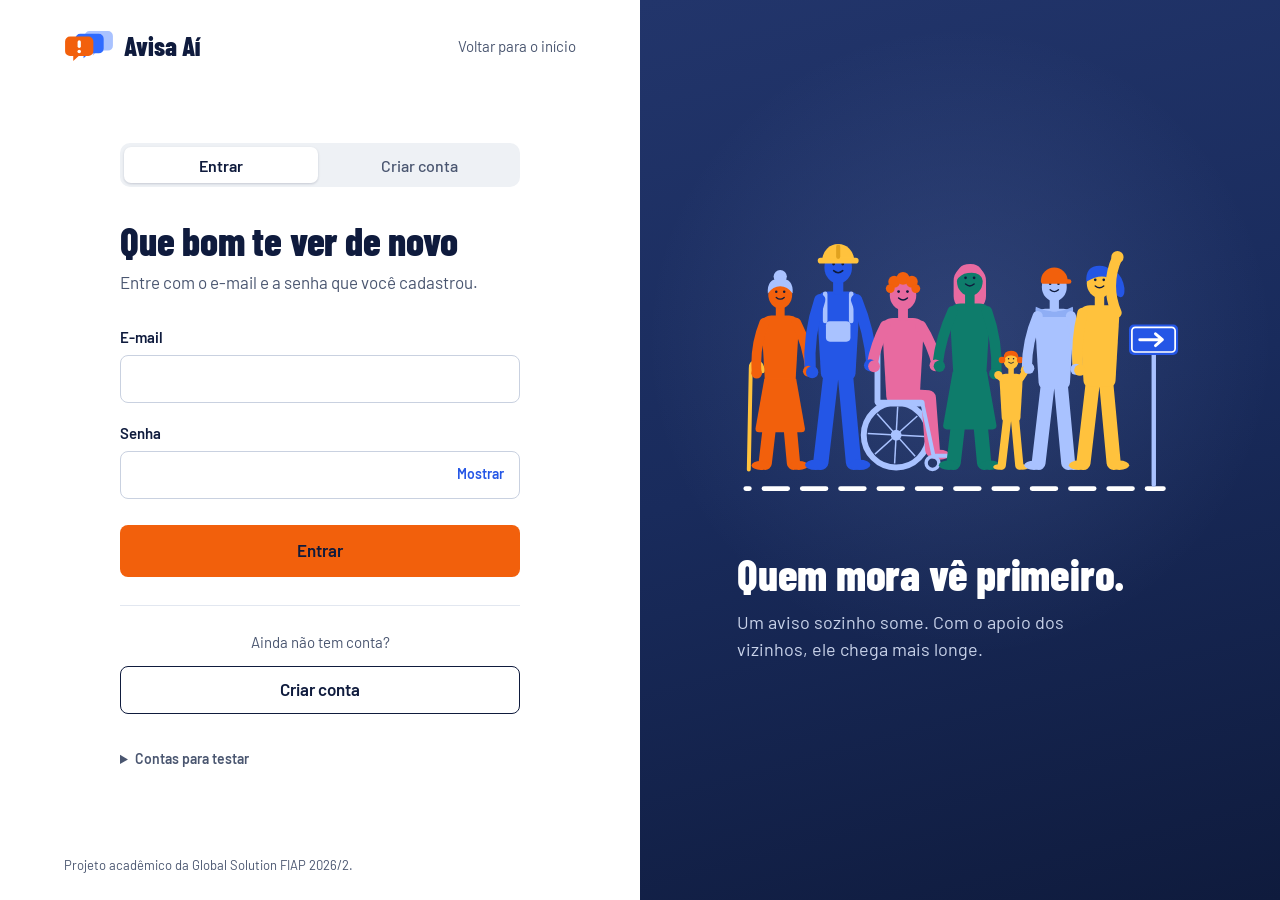
==== frontend/gestao.html @ 293397e6 "front-end com dados provisórios" ====
<!DOCTYPE html>
<html lang="pt-BR">
<head>
  <meta charset="UTF-8">
  <meta name="viewport" content="width=device-width, initial-scale=1">
  <meta name="description" content="Gestão de categorias e bairros do Avisa Aí, restrita a agentes.">
  <title>Gestão · Avisa Aí</title>
  <link rel="stylesheet" href="css/style.css">
  <link rel="icon" href="img/favicon.svg" type="image/svg+xml">
</head>
<body data-pagina="so-agente">
  <a href="#conteudo" class="pular-conteudo">Pular para o conteúdo</a>

  <header class="topo">
    <div class="topo-conteudo">
      <a href="painel.html" class="marca">
        <img src="img/logo-simbolo.svg" alt="" width="56" height="36">
        <span>Avisa Aí</span>
      </a>
      <nav class="menu" aria-label="Menu principal">
        <ul>
          <li><a href="painel.html">Painel</a></li>
          <li><a href="ocorrencias.html">Ocorrências</a></li>
          <li><a href="relatorios.html">Relatórios</a></li>
          <li data-so-agente hidden><a href="usuarios.html">Usuários</a></li>
          <li data-so-agente hidden><a href="gestao.html">Gestão</a></li>
        </ul>
      </nav>
      <div class="area-usuario">
        <a href="ocorrencias.html#registrar" class="botao botao-cone botao-registrar-topo">
          <span aria-hidden="true">+</span>
          <span class="registrar-texto">Registrar ocorrência</span>
        </a>

        <!--menu da conta-->
        <div class="menu-conta">
          <button type="button" class="menu-conta-botao" id="botao-conta"
                  aria-expanded="false" aria-controls="painel-conta">
            <span class="visualmente-oculto">Menu da conta: </span>
            <span class="avatar-usuario" id="avatar-usuario" aria-hidden="true"></span>
            <span class="menu-conta-texto">
              <span class="menu-conta-nome" id="nome-usuario"></span>
              <span class="menu-conta-tipo" id="tipo-usuario"></span>
            </span>
            <svg class="menu-conta-seta" width="12" height="12" viewBox="0 0 12 12" aria-hidden="true" focusable="false">
              <path d="M2.5 4.5 6 8l3.5-3.5" fill="none" stroke="currentColor" stroke-width="1.8" stroke-linecap="round" stroke-linejoin="round"/>
            </svg>
          </button>

          <div class="menu-conta-painel" id="painel-conta" hidden>
            <div class="menu-conta-cabecalho">
              <strong id="conta-nome-completo"></strong>
              <span id="conta-email"></span>
            </div>
            <ul class="menu-conta-links">
              <li><a href="perfil.html">Seu perfil</a></li>
              <li><a href="perfil.html#seus-avisos">Seus avisos</a></li>
            </ul>
            <button type="button" class="menu-conta-sair" id="botao-sair">Sair</button>
          </div>
        </div>
      </div>
    </div>
  </header>

  <main id="conteudo" class="pilha pagina-gestao">
    <section class="cabecalho-pagina" aria-labelledby="titulo-pagina">
      <h1 id="titulo-pagina">Gestão</h1>
      <p>Organize as categorias e os bairros que aparecem nos formulários de ocorrência e de cadastro.</p>
    </section>

    <div id="conteudo-gestao" class="colunas colunas-iguais">
      <section class="painel" aria-labelledby="titulo-categoria">
        <div class="gestao-titulo">
          <h2 id="titulo-categoria">Categorias</h2>
          <span class="texto-suave" id="total-categoria"></span>
        </div>
        <form id="form-categoria" novalidate>
          <div class="gestao-form-linha">
            <div class="campo">
              <label for="nome-categoria" class="visualmente-oculto">Nome da categoria</label>
              <input type="text" id="nome-categoria" maxlength="80" autocomplete="off"
                     placeholder="Nova categoria" aria-describedby="erro-nome-categoria">
            </div>
            <button type="submit" class="botao botao-cone">Adicionar</button>
            <button type="button" class="botao botao-leve" id="cancelar-categoria" hidden>Cancelar</button>
          </div>
          <p class="erro-campo" id="erro-nome-categoria"></p>
          <p class="mensagem" id="mensagem-categoria" role="status" aria-live="polite"></p>
        </form>
        <ul class="lista-simples" id="lista-categoria" aria-live="polite">
          <li class="lista-estado">Carregando...</li>
        </ul>
      </section>

      <section class="painel" aria-labelledby="titulo-bairro">
        <div class="gestao-titulo">
          <h2 id="titulo-bairro">Bairros</h2>
          <span class="texto-suave" id="total-bairro"></span>
        </div>
        <form id="form-bairro" novalidate>
          <div class="gestao-form-linha">
            <div class="campo">
              <label for="nome-bairro" class="visualmente-oculto">Nome do bairro</label>
              <input type="text" id="nome-bairro" maxlength="80" autocomplete="off"
                     placeholder="Novo bairro" aria-describedby="erro-nome-bairro">
            </div>
            <button type="submit" class="botao botao-cone">Adicionar</button>
            <button type="button" class="botao botao-leve" id="cancelar-bairro" hidden>Cancelar</button>
          </div>
          <p class="erro-campo" id="erro-nome-bairro"></p>
          <p class="mensagem" id="mensagem-bairro" role="status" aria-live="polite"></p>
        </form>
        <ul class="lista-simples" id="lista-bairro" aria-live="polite">
          <li class="lista-estado">Carregando...</li>
        </ul>
      </section>
    </div>
  </main>

  <footer class="rodape-inicio">
    <div class="rodape-inicio-conteudo">
      <div class="rodape-inicio-marca">
        <img src="img/logo-simbolo.svg" alt="" width="44" height="28">
        <div>
          <strong>Avisa Aí</strong>
          <span>Também vi isso.</span>
        </div>
      </div>
      <div class="rodape-inicio-info">
        <p>Projeto acadêmico da Global Solution FIAP 2026/2.</p>
        <p>Alinhado ao ODS 11 da ONU, que pede cidades mais seguras e mais bem cuidadas, com a participação de quem mora nelas.</p>
      </div>
    </div>
  </footer>

  <script src="js/api.js"></script>
  <script src="js/sessao.js"></script>
  <script src="js/gestao.js"></script>
</body>
</html>
---- frontend/css/style.css ----
/* Avisa Aí - estilos de todas as páginas.
   Mobile first: a base é para celular e os @media (min-width) ajustam o resto. */

/* Fontes (arquivos em /fonts, licença SIL OFL) */
@font-face {
  font-family: "Barlow";
  src: url("../fonts/barlow-latin-400-normal.woff2") format("woff2");
  font-weight: 400;
  font-display: swap;
}

@font-face {
  font-family: "Barlow";
  src: url("../fonts/barlow-latin-500-normal.woff2") format("woff2");
  font-weight: 500;
  font-display: swap;
}

@font-face {
  font-family: "Barlow";
  src: url("../fonts/barlow-latin-600-normal.woff2") format("woff2");
  font-weight: 600;
  font-display: swap;
}

@font-face {
  font-family: "Barlow Condensed";
  src: url("../fonts/barlow-condensed-latin-600-normal.woff2") format("woff2");
  font-weight: 600;
  font-display: swap;
}

@font-face {
  font-family: "Barlow Condensed";
  src: url("../fonts/barlow-condensed-latin-700-normal.woff2") format("woff2");
  font-weight: 700;
  font-display: swap;
}

@font-face {
  font-family: "Barlow Condensed";
  src: url("../fonts/barlow-condensed-latin-800-normal.woff2") format("woff2");
  font-weight: 800;
  font-display: swap;
}

/* Cores e medidas */
:root {
  --fonte-titulo: "Barlow Condensed", "Arial Narrow", sans-serif;
  --fonte-texto: "Barlow", system-ui, sans-serif;

  --cone: #F2600C;
  --placa: #2456E6;
  --concreto: #EEF1F5;

  --azul-noite: #0F1B3D;
  --azul-acao: #2456E6;
  --azul-acao-hover: #1A44C0;
  --azul-claro: #A9C2FF;
  --azul-fundo: #EAF0FF;
  --laranja: #F2600C;
  --laranja-texto: #C2410C;

  --fundo: #F5F7FB;
  --superficie: #FFFFFF;
  --borda: #E2E7F0;
  --borda-campo: #C9D1E0;
  --texto: #0F1B3D;
  --texto-suave: #4A5670;
  --texto-no-escuro: #C9D3EA;

  --erro: #B42318;
  --erro-fundo: #FDECEA;
  --sucesso: #1A7F37;
  --sucesso-fundo: #E7F6EC;
  --aviso-texto: #6B4500;
  --aviso-fundo: #FFF8E1;
  --aviso-borda: #F0C36D;

  --aberta-texto: #8A3B00;
  --aberta-fundo: #FFF1E0;
  --aberta-borda: #E8A25C;
  --andamento-texto: #1E40AF;
  --andamento-fundo: #E1EAFF;
  --andamento-borda: #7D9CF0;
  --resolvida-texto: #166534;
  --resolvida-fundo: #DCF5E3;
  --resolvida-borda: #6CC28A;

  --raio: 12px;
  --raio-pequeno: 8px;
  --sombra: 0 1px 2px rgba(15, 27, 61, 0.06);
  --largura-maxima: 1120px;
  --altura-barra: 64px;
}

/* Base */
*,
*::before,
*::after {
  box-sizing: border-box;
}

[hidden] {
  display: none !important;
}

html {
  -webkit-text-size-adjust: 100%;
}

body {
  margin: 0;
  min-height: 100vh;
  display: flex;
  flex-direction: column;
  font-family: var(--fonte-texto);
  font-size: 1.0625rem;
  line-height: 1.6;
  color: var(--texto);
  background: var(--fundo);
}

h1,
h2,
h3 {
  margin: 0 0 16px;
  color: var(--azul-noite);
  font-family: var(--fonte-titulo);
  font-weight: 700;
  letter-spacing: -0.005em;
  line-height: 1;
  text-wrap: balance;
}

h1 {
  font-size: 2rem;
}

h2 {
  font-size: 1.5rem;
}

h3 {
  font-size: 1.125rem;
}

p {
  margin: 0 0 16px;
}

a {
  color: var(--azul-acao);
}

a:hover {
  color: var(--azul-acao-hover);
}

img,
svg {
  max-width: 100%;
}

a:focus-visible,
button:focus-visible,
select:focus-visible,
input:focus-visible,
textarea:focus-visible {
  outline: 3px solid var(--azul-acao);
  outline-offset: 2px;
}

.pular-conteudo {
  position: absolute;
  left: 16px;
  top: -64px;
  z-index: 10;
  padding: 8px 16px;
  background: var(--superficie);
  color: var(--azul-noite);
  font-weight: 700;
  border-radius: var(--raio-pequeno);
}

.pular-conteudo:focus {
  top: 8px;
}

/* Cabeçalho das páginas internas */
.topo {
  background: var(--azul-noite);
  color: #FFFFFF;
}

.topo-conteudo {
  max-width: var(--largura-maxima);
  margin: 0 auto;
  padding: 8px 16px 0;
  display: flex;
  flex-wrap: wrap;
  align-items: center;
  gap: 8px 24px;
}

.marca {
  display: inline-flex;
  align-items: center;
  gap: 8px;
  min-height: 48px;
  color: #FFFFFF;
  font-size: 1.25rem;
  font-weight: 800;
  letter-spacing: -0.02em;
  text-decoration: none;
}

.marca:hover {
  color: #FFFFFF;
}

.marca img {
  height: 36px;
  width: auto;
  display: block;
}

.topo a:focus-visible,
.topo select:focus-visible {
  outline-color: var(--azul-claro);
}

/* no celular o menu rola para o lado */
.menu {
  order: 3;
  width: calc(100% + 32px);
  margin: 0 -16px;
  overflow-x: auto;
  scrollbar-width: none;
}

.menu::-webkit-scrollbar {
  display: none;
}

.menu ul {
  list-style: none;
  margin: 0;
  padding: 0 8px;
  display: flex;
  gap: 4px;
  white-space: nowrap;
}

.menu a {
  position: relative;
  display: flex;
  align-items: center;
  min-height: 48px;
  padding: 0 8px;
  color: rgba(255, 255, 255, 0.8);
  font-weight: 600;
  text-decoration: none;
}

/* traço laranja embaixo da página atual */
.menu a::after {
  content: "";
  position: absolute;
  left: 8px;
  right: 8px;
  bottom: calc(50% - 19px);
  height: 3px;
  background: transparent;
  border-radius: 2px;
}

.menu a:hover {
  color: #FFFFFF;
}

.menu a.ativo {
  color: #FFFFFF;
}

.menu a.ativo::after {
  background: var(--laranja);
}

/* área do usuário: no celular ocupa a linha toda, entre a logo e o menu */
.area-usuario {
  order: 2;
  width: 100%;
  display: flex;
  align-items: center;
  gap: 8px;
  min-width: 0;
}

.etiqueta-papel {
  flex-shrink: 0;
  padding: 0 8px;
  font-size: 0.8125rem;
  font-weight: 700;
  line-height: 1.75;
  color: var(--azul-noite);
  background: var(--azul-claro);
  border-radius: 999px;
}

.etiqueta-papel:empty {
  display: none;
}

.etiqueta-papel.agente {
  color: #7A2A05;
  background: #FFD9C2;
}

.botao.botao-sair {
  flex-shrink: 0;
  margin-left: auto;
  padding: 0 12px;
  color: #FFFFFF;
  background: transparent;
  border-color: rgba(255, 255, 255, 0.4);
}

.botao.botao-sair:hover {
  background: rgba(255, 255, 255, 0.1);
}

/* links do cabeçalho da página inicial */

.acoes-publicas {
  display: flex;
  align-items: center;
  gap: 4px;
  white-space: nowrap;
}

.acoes-publicas .botao {
  padding: 0 12px;
  font-size: 0.875rem;
}

.link-claro {
  display: inline-flex;
  align-items: center;
  min-height: 44px;
  padding: 0 8px;
  color: #FFFFFF;
  font-size: 0.875rem;
  font-weight: 600;
  text-decoration: none;
}

.link-claro:hover {
  color: #FFFFFF;
  text-decoration: underline;
}

/* Conteúdo */
main {
  flex: 1;
  width: 100%;
  max-width: var(--largura-maxima);
  margin: 0 auto;
  padding: 32px 16px 48px;
}

.cabecalho-pagina {
  margin-bottom: 32px;
  padding-bottom: 24px;
  border-bottom: 1px solid var(--borda);
}

.cabecalho-pagina h1 {
  margin-bottom: 8px;
}

.cabecalho-pagina p {
  color: var(--texto-suave);
  margin: 0;
  max-width: 64ch;
}

.pilha > .cabecalho-pagina {
  margin-bottom: 0;
}

.painel {
  background: var(--superficie);
  border: 1px solid var(--borda);
  border-radius: var(--raio);
  box-shadow: var(--sombra);
  padding: 24px 16px;
}

/* align-content: start evita espaço sobrando entre os blocos quando a tela é alta */
.pilha {
  display: grid;
  align-content: start;
  gap: 32px;
}

.colunas {
  display: grid;
  gap: 24px;
  align-items: start;
}

.titulo-com-acao {
  display: flex;
  flex-wrap: wrap;
  align-items: baseline;
  justify-content: space-between;
  gap: 8px 16px;
  margin-bottom: 16px;
}

.titulo-com-acao h2 {
  margin: 0;
}

.texto-suave {
  color: var(--texto-suave);
}

/* Formulários */
fieldset {
  border: 0;
  margin: 0;
  padding: 0;
  min-width: 0;
}

.campo {
  margin-bottom: 16px;
}

.campo label {
  display: block;
  margin-bottom: 8px;
  font-weight: 600;
}

.opcional {
  font-weight: 400;
  color: var(--texto-suave);
}

input,
select,
textarea {
  width: 100%;
  min-height: 44px;
  padding: 8px 12px;
  font: inherit;
  font-size: 1rem;
  color: var(--texto);
  background: var(--superficie);
  border: 1px solid var(--borda-campo);
  border-radius: var(--raio-pequeno);
}

textarea {
  resize: vertical;
  min-height: 96px;
}

input:focus,
select:focus,
textarea:focus {
  outline: none;
  border-color: var(--azul-acao);
  box-shadow: 0 0 0 3px var(--azul-fundo);
}

input:disabled,
select:disabled,
textarea:disabled {
  background: #EEF1F6;
  cursor: not-allowed;
}

.campo-invalido,
.campo-invalido:focus {
  border: 2px solid var(--erro);
  background: #FFFAFA;
}

.campo-invalido:focus {
  box-shadow: 0 0 0 3px var(--erro-fundo);
}

.erro-campo {
  margin: 8px 0 0;
  color: var(--erro);
  font-weight: 600;
}

.erro-campo:empty {
  display: none;
}

.grade-campos {
  display: grid;
  gap: 0 16px;
}

.botoes-formulario {
  display: flex;
  flex-wrap: wrap;
  gap: 8px;
}

.botoes-formulario .botao {
  flex: 1 1 160px;
}

.contador {
  float: right;
  font-weight: 400;
  color: var(--texto-suave);
}

/* Botões */
.botao {
  display: inline-flex;
  align-items: center;
  justify-content: center;
  gap: 8px;
  min-height: 44px;
  padding: 0 16px;
  font: inherit;
  font-weight: 600;
  line-height: 1.2;
  text-align: center;
  text-decoration: none;
  border: 1px solid transparent;
  border-radius: var(--raio-pequeno);
  cursor: pointer;
}

.botao:disabled {
  opacity: 0.5;
  cursor: not-allowed;
}

.botao-secundario {
  background: var(--superficie);
  color: var(--azul-noite);
  border-color: var(--borda-campo);
}

.botao-secundario:hover:not(:disabled) {
  background: var(--fundo);
  color: var(--azul-noite);
}

.botao-perigo-cheio {
  background: var(--erro);
  color: #FFFFFF;
}

.botao-largo {
  width: 100%;
}

/* botões leves, para ações de linha (editar, excluir, cancelar) */
.botao.botao-leve,
.botao.botao-leve-perigo {
  min-height: 36px;
  padding: 0 12px;
  font-weight: 600;
  background: transparent;
  border: 0;
}

.botao.botao-leve {
  color: var(--azul-noite);
}

.botao.botao-leve:hover:not(:disabled) {
  background: var(--concreto);
}

.botao.botao-leve-perigo {
  color: var(--erro);
}

.botao.botao-leve-perigo:hover:not(:disabled) {
  background: var(--erro-fundo);
}

/* Mensagens */
.mensagem {
  margin: 16px 0 0;
  padding: 8px 16px;
  border-radius: var(--raio-pequeno);
  border-left: 4px solid transparent;
}

.mensagem:empty {
  display: none;
}

.mensagem-sucesso {
  color: var(--sucesso);
  background: var(--sucesso-fundo);
  border-left-color: var(--sucesso);
  font-weight: 600;
}

.mensagem-erro {
  color: var(--erro);
  background: var(--erro-fundo);
  border-left-color: var(--erro);
  font-weight: 600;
}

.aviso-usuario,
.aviso {
  margin: 0 0 16px;
  padding: 8px 16px;
  color: var(--aviso-texto);
  background: var(--aviso-fundo);
  border: 1px solid var(--aviso-borda);
  border-radius: var(--raio-pequeno);
  font-weight: 600;
}

.lista-estado,
.lista-vazia {
  padding: 16px;
  color: var(--texto-suave);
  text-align: center;
}

.lista-estado.erro {
  color: var(--erro);
  font-weight: 600;
}

/* Etiquetas de status (sempre com o nome escrito, não só a cor) */
.etiqueta {
  display: inline-block;
  padding: 0 8px;
  font-size: 0.9375rem;
  font-weight: 700;
  line-height: 1.75;
  white-space: nowrap;
  border: 1px solid;
  border-radius: 999px;
}

.etiqueta-aberta {
  color: var(--aberta-texto);
  background: var(--aberta-fundo);
  border-color: var(--aberta-borda);
}

.etiqueta-andamento {
  color: var(--andamento-texto);
  background: var(--andamento-fundo);
  border-color: var(--andamento-borda);
}

.etiqueta-resolvida {
  color: var(--resolvida-texto);
  background: var(--resolvida-fundo);
  border-color: var(--resolvida-borda);
}

.etiqueta-tipo {
  display: inline-block;
  padding: 0 8px;
  font-weight: 600;
  border-radius: 999px;
  background: var(--fundo);
  border: 1px solid var(--borda);
  color: var(--texto);
}

.etiqueta-tipo.agente {
  background: var(--azul-fundo);
  border-color: var(--azul-claro);
  color: var(--azul-noite);
}

/* Cartões de ocorrência */

.lista-cartoes {
  list-style: none;
  margin: 0;
  padding: 0;
  display: grid;
  gap: 16px;
}

.cartao-ocorrencia {
  position: relative;
  background: var(--superficie);
  border: 1px solid var(--borda);
  border-radius: var(--raio);
  box-shadow: var(--sombra);
  padding: 16px 16px 16px 24px;
  overflow: hidden;
}

.cartao-ocorrencia.em-edicao {
  border-color: var(--azul-acao);
  box-shadow: 0 0 0 3px var(--azul-fundo);
}

.cartao-topo {
  display: flex;
  flex-wrap: wrap;
  align-items: flex-start;
  justify-content: space-between;
  gap: 8px;
}

.cartao-topo h3 {
  margin: 0;
  flex: 1 1 200px;
  overflow-wrap: anywhere;
}

.cartao-meta {
  margin: 8px 0 0;
  color: var(--texto-suave);
  overflow-wrap: anywhere;
}

.cartao-descricao {
  margin: 8px 0 0;
  overflow-wrap: anywhere;
}

.controle-status {
  display: flex;
  align-items: center;
  gap: 8px;
}

.controle-status label {
  font-weight: 600;
}

.controle-status select {
  width: auto;
}

.confirmacao {
  display: flex;
  flex-wrap: wrap;
  align-items: center;
  gap: 8px;
  width: 100%;
  padding: 8px 16px;
  background: var(--erro-fundo);
  border-radius: var(--raio-pequeno);
}

.confirmacao span {
  font-weight: 700;
  color: var(--erro);
  margin-right: auto;
}

/* Tabelas */
table {
  width: 100%;
  border-collapse: collapse;
}

th,
td {
  padding: 8px 16px;
  text-align: left;
  vertical-align: middle;
  border-bottom: 1px solid var(--borda);
}

th {
  background: var(--fundo);
  color: var(--texto-suave);
  font-weight: 700;
}

/* no celular cada linha vira um cartão; o data-label mostra o nome da coluna */
.tabela-cartoes thead {
  position: absolute;
  width: 1px;
  height: 1px;
  overflow: hidden;
  clip: rect(0 0 0 0);
  white-space: nowrap;
}

.tabela-cartoes,
.tabela-cartoes tbody {
  display: block;
}

.tabela-cartoes tr {
  display: block;
  margin-bottom: 16px;
  padding: 8px 16px;
  background: var(--superficie);
  border: 1px solid var(--borda);
  border-radius: var(--raio);
}

.tabela-cartoes tr.em-edicao {
  border-color: var(--azul-acao);
  box-shadow: 0 0 0 3px var(--azul-fundo);
}

.tabela-cartoes td {
  display: flex;
  flex-wrap: wrap;
  align-items: center;
  gap: 4px 16px;
  padding: 8px 0;
  border: 0;
  overflow-wrap: anywhere;
}

.tabela-cartoes td[data-label]::before {
  content: attr(data-label);
  min-width: 72px;
  font-weight: 700;
  color: var(--texto-suave);
}

.acoes-linha {
  display: flex;
  flex-wrap: wrap;
  gap: 8px;
}

/* barras dos relatórios */
.barra-total {
  display: flex;
  align-items: center;
  gap: 8px;
}

.barra-trilho {
  flex: 1;
  min-width: 56px;
  height: 8px;
  background: var(--azul-fundo);
  border-radius: 999px;
  overflow: hidden;
}

.barra {
  display: block;
  height: 100%;
  background: var(--azul-acao);
  border-radius: 999px;
}

.barra-total strong {
  min-width: 2ch;
  text-align: right;
}

/* Listas simples (gestão) */
.lista-simples {
  list-style: none;
  margin: 16px 0 0;
  padding: 0;
}

.lista-simples li {
  display: flex;
  flex-wrap: wrap;
  align-items: center;
  justify-content: space-between;
  gap: 8px;
  padding: 8px 0;
  border-bottom: 1px solid var(--borda);
}

.lista-simples li:last-child {
  border-bottom: 0;
}

.lista-simples li.em-edicao {
  background: var(--azul-fundo);
  padding-left: 8px;
  padding-right: 8px;
  border-radius: var(--raio-pequeno);
}

.lista-simples .nome-item {
  font-weight: 600;
  overflow-wrap: anywhere;
}

/* ========== Tablet e desktop ========== */
@media (min-width: 768px) {
  h1 {
    font-size: 2.5rem;
  }

  main {
    padding: 48px 24px 64px;
  }

  .topo-conteudo {
    padding-left: 24px;
    padding-right: 24px;
  }

  .menu {
    width: calc(100% + 48px);
    margin: 0 -24px;
  }

  .menu ul {
    padding: 0 16px;
  }

  .area-usuario {
    width: auto;
    margin-left: auto;
  }

  .botao.botao-sair {
    margin-left: 8px;
  }

  .acoes-publicas {
    gap: 16px;
  }

  .acoes-publicas .botao,
  .link-claro {
    font-size: 1rem;
  }

  .acoes-publicas .botao {
    padding: 0 16px;
  }

  .painel {
    padding: 24px;
  }

  .pilha {
    gap: 48px;
  }

  .colunas {
    grid-template-columns: minmax(304px, 384px) 1fr;
    gap: 32px;
  }

  .colunas > .painel-formulario {
    position: sticky;
    top: 16px;
  }

  .colunas-iguais,
  .grade-campos {
    grid-template-columns: 1fr 1fr;
  }

  .botoes-formulario .botao {
    flex: 0 1 auto;
    min-width: 160px;
  }

  .painel-formulario .botoes-formulario .botao {
    flex: 1 1 136px;
  }

  /* a tabela volta ao normal */
  .tabela-cartoes {
    display: table;
  }

  .tabela-cartoes thead {
    position: static;
    width: auto;
    height: auto;
    overflow: visible;
    clip: auto;
    display: table-header-group;
  }

  .tabela-cartoes tbody {
    display: table-row-group;
  }

  .tabela-cartoes tr {
    display: table-row;
    margin: 0;
    padding: 0;
    border: 0;
    border-radius: 0;
    background: transparent;
  }

  .tabela-cartoes tr.em-edicao {
    box-shadow: none;
    background: var(--azul-fundo);
  }

  .tabela-cartoes td {
    display: table-cell;
    padding: 8px 16px;
    border-bottom: 1px solid var(--borda);
  }

  .tabela-cartoes td[data-label]::before {
    content: none;
  }

}

/* desktop: cabeçalho numa linha só */
@media (min-width: 1024px) {
  .topo-conteudo {
    padding-top: 0;
    flex-wrap: nowrap;
  }

  .topo-conteudo {
    gap: 16px;
  }

  /* min-width: 0 deixa o menu rolar sem empurrar a área do usuário */
  .menu {
    order: 2;
    width: auto;
    margin: 0;
    flex: 1;
    min-width: 0;
    align-self: stretch;
  }

  .menu ul {
    gap: 12px;
    padding: 0 0 0 24px;
    height: 100%;
  }

  .menu a {
    min-height: 64px;
    padding: 0 8px;
  }

  .area-usuario {
    order: 3;
    flex-shrink: 0;
  }

}

/* Botões laranja e de contorno */
.botao.botao-cone {
  background: var(--cone);
  color: var(--azul-noite);
}

.botao.botao-cone:hover {
  background: #FF7A2E;
  color: var(--azul-noite);
}

.botao.botao-contorno {
  background: transparent;
  color: #FFFFFF;
  border: 2px solid rgba(255, 255, 255, 0.55);
}

.botao.botao-contorno:hover {
  color: #FFFFFF;
  border-color: #FFFFFF;
  background: rgba(255, 255, 255, 0.06);
}

/* ========== Página inicial ========== */

/* cabeçalho */
.topo-inicio .topo-conteudo {
  max-width: 1160px;
  min-height: 72px;
  padding: 0 20px;
  flex-wrap: nowrap;
  justify-content: space-between;
  gap: 16px;
}

.topo-inicio .marca {
  gap: 10px;
  font-family: var(--fonte-titulo);
  font-size: 1.625rem;
  font-weight: 800;
  letter-spacing: 0.01em;
  white-space: nowrap;
}

.topo-inicio .acoes-publicas {
  display: flex;
  align-items: center;
  gap: 20px;
  white-space: nowrap;
}

.topo-inicio .link-claro {
  padding: 0;
  font-size: 1rem;
}

.topo-inicio .botao,
.pagina-inicial .botao {
  padding: 0 18px;
  font-size: 1rem;
  border-width: 2px;
  border-radius: 6px;
}

.topo-inicio a:focus-visible,
.pagina-inicial a:focus-visible,
.rodape-inicio a:focus-visible {
  outline: 3px solid var(--cone);
  outline-offset: 3px;
}

/* base */
main.pagina-inicial {
  max-width: none;
  padding: 0;
}

.pagina-inicial h1,
.pagina-inicial h2,
.pagina-inicial h3 {
  margin: 0;
}

.pagina-inicial p {
  margin: 0;
}

.pagina-inicial .conteudo {
  max-width: 1160px;
  margin: 0 auto;
  padding-left: 20px;
  padding-right: 20px;
}

.pagina-inicial section h2 {
  font-size: clamp(2.25rem, 4.5vw, 3.25rem);
}

.pagina-inicial .botao.botao-grande {
  min-height: 52px;
  padding: 0 24px;
  font-size: 1.0625rem;
}

/* hero */
.pagina-inicial .hero {
  position: relative;
  overflow: hidden;
  background: var(--azul-noite);
  color: #FFFFFF;
}

.pagina-inicial .hero-conteudo {
  max-width: 1160px;
  margin: 0 auto;
  padding: 56px 20px 72px;
  display: grid;
  gap: 48px;
}

.pagina-inicial .hero h1 {
  max-width: 10ch;
  color: #FFFFFF;
  font-size: clamp(3.25rem, 7vw, 5.75rem);
  font-weight: 800;
  line-height: 0.92;
}

.pagina-inicial .hero-texto p {
  margin-top: 24px;
  max-width: 46ch;
  font-size: 1.1875rem;
  color: var(--texto-no-escuro);
}

.pagina-inicial .hero-botoes {
  display: flex;
  flex-wrap: wrap;
  gap: 12px;
  margin-top: 32px;
}

/* faixa de rua no pé do hero */
.pagina-inicial .faixa-rua {
  height: 6px;
  margin: 0 0 28px;
  background: repeating-linear-gradient(90deg, rgba(255, 255, 255, 0.85) 0 56px, transparent 56px 96px);
}

/* placa da rua e cartão de exemplo */
.pagina-inicial .cena {
  position: relative;
  width: 100%;
  max-width: 520px;
  align-self: center;
  justify-self: end;
}

.pagina-inicial .placa {
  display: inline-flex;
  flex-direction: column;
  margin-left: 24px;
  padding: 10px 22px 12px;
  color: #FFFFFF;
  background: var(--placa);
  border-radius: 6px;
  box-shadow: inset 0 0 0 3px var(--placa), inset 0 0 0 5px rgba(255, 255, 255, 0.9);
  transform: rotate(-2deg);
}

.pagina-inicial .placa-rua {
  font-family: var(--fonte-titulo);
  font-size: 2.125rem;
  font-weight: 700;
  line-height: 1.1;
  letter-spacing: 0.02em;
  text-transform: uppercase;
}

.pagina-inicial .placa-bairro {
  font-size: 0.8125rem;
  font-weight: 500;
  opacity: 0.9;
}

.pagina-inicial .cartao-demo {
  position: relative;
  margin-top: -12px;
  padding: 28px 28px 30px;
  color: var(--texto);
  background: #FFFFFF;
  border-left: 6px solid var(--cone);
  border-radius: 10px;
  box-shadow: 0 24px 48px -24px rgba(0, 0, 0, 0.6);
}

.pagina-inicial .cartao-demo-topo {
  display: flex;
  align-items: flex-start;
  justify-content: space-between;
  gap: 12px;
}

.pagina-inicial .cartao-demo h2 {
  font-size: 1.875rem;
  line-height: 1.05;
}

.pagina-inicial .cartao-demo .cartao-demo-meta {
  margin-top: 8px;
  font-size: 1rem;
  color: var(--texto-suave);
}

.pagina-inicial .cartao-demo .etiqueta {
  padding: 2px 10px;
  font-size: 0.8125rem;
  font-weight: 600;
  line-height: 1.5;
  border: 0;
}

.pagina-inicial .apoios {
  display: flex;
  align-items: center;
  gap: 12px;
  margin-top: 18px;
  padding-top: 16px;
  border-top: 1px dashed #D5DBE5;
}

.pagina-inicial .vizinhos {
  display: flex;
  margin: 0;
  padding: 0;
  list-style: none;
}

.pagina-inicial .vizinhos li {
  width: 40px;
  height: 40px;
  margin-left: -8px;
  display: grid;
  place-items: center;
  font-size: 0.875rem;
  font-weight: 600;
  color: #FFFFFF;
  border: 2px solid #FFFFFF;
  border-radius: 50%;
  animation: vizinho-chega 0.4s ease-out both;
}

.pagina-inicial .vizinhos li:first-child {
  margin-left: 0;
}

/* vizinhos entrando um de cada vez */
.pagina-inicial .vizinhos li:nth-child(1) { animation-delay: 0.6s; }
.pagina-inicial .vizinhos li:nth-child(2) { animation-delay: 1.05s; }
.pagina-inicial .vizinhos li:nth-child(3) { animation-delay: 1.5s; }
.pagina-inicial .vizinhos li:nth-child(4) { animation-delay: 1.95s; }
.pagina-inicial .vizinhos li:nth-child(5) { animation-delay: 2.4s; }

.pagina-inicial .v1 { background: var(--placa); }
.pagina-inicial .v2 { background: #6A4FD8; }
.pagina-inicial .v3 { background: #0E7C6B; }
.pagina-inicial .v4 { background: #B4235A; }
.pagina-inicial .v5 { background: #182650; }

.pagina-inicial .apoios-texto {
  font-weight: 600;
  animation: aparece 0.4s ease-out both;
  animation-delay: 2.9s;
}

.pagina-inicial .botao-demo {
  position: absolute;
  right: 22px;
  bottom: -22px;
  padding: 11px 18px;
  font-size: 1rem;
  font-weight: 600;
  color: var(--azul-noite);
  background: var(--cone);
  border-radius: 6px;
  box-shadow: 0 8px 18px -8px rgba(0, 0, 0, 0.5);
}

@keyframes vizinho-chega {
  from {
    opacity: 0;
    transform: translateY(10px) scale(0.7);
  }
  to {
    opacity: 1;
    transform: none;
  }
}

@keyframes aparece {
  from {
    opacity: 0;
  }
  to {
    opacity: 1;
  }
}

@media (prefers-reduced-motion: reduce) {
  .pagina-inicial .vizinhos li,
  .pagina-inicial .apoios-texto {
    animation: none;
  }
}

/* todo mundo vê */
.pagina-inicial .problema {
  padding: 88px 0;
  background: var(--concreto);
}

.pagina-inicial .duas-colunas {
  display: grid;
  gap: 40px;
}

.pagina-inicial .problema-texto p {
  margin-top: 20px;
  max-width: 58ch;
  font-size: 1.125rem;
  color: var(--texto-suave);
}

.pagina-inicial .dado {
  margin: 0;
  align-self: end;
  padding-left: 24px;
  border-left: 4px solid var(--cone);
}

/* classes próprias para o número não herdar o estilo dos parágrafos */
.pagina-inicial .dado .dado-numero {
  font-family: var(--fonte-titulo);
  font-size: clamp(3.25rem, 5.5vw, 4.75rem);
  font-weight: 800;
  line-height: 0.95;
  color: var(--azul-noite);
  white-space: nowrap;
}

.pagina-inicial .dado figcaption {
  margin-top: 10px;
  max-width: 30ch;
  font-size: 1.125rem;
}

.pagina-inicial .dado cite {
  display: block;
  margin-top: 8px;
  font-size: 0.875rem;
  font-style: normal;
  color: var(--texto-suave);
}

/* como funciona */
.pagina-inicial .como {
  padding: 88px 0;
  background: #FFFFFF;
}

.pagina-inicial .trajeto {
  position: relative;
  display: grid;
  gap: 36px;
  margin: 48px 0 0;
  padding: 0;
  list-style: none;
}

/* linha tracejada entre os passos (vertical no celular) */
.pagina-inicial .trajeto::before {
  content: "";
  position: absolute;
  left: 22px;
  top: 8px;
  bottom: 8px;
  width: 4px;
  background: repeating-linear-gradient(180deg, var(--cone) 0 14px, transparent 14px 26px);
}

.pagina-inicial .trajeto li {
  position: relative;
  padding-left: 72px;
}

.pagina-inicial .parada {
  position: absolute;
  left: 0;
  top: -4px;
  z-index: 1;
  width: 48px;
  height: 48px;
  display: grid;
  place-items: center;
  font-family: var(--fonte-titulo);
  font-size: 1.5rem;
  font-weight: 800;
  color: #FFFFFF;
  background: var(--azul-noite);
  border-radius: 50%;
  box-shadow: 0 0 0 6px #FFFFFF;
}

.pagina-inicial .trajeto h3 {
  font-size: 1.75rem;
}

.pagina-inicial .trajeto p {
  margin-top: 8px;
  max-width: 36ch;
  color: var(--texto-suave);
}

/* os dois lados da rua */
.pagina-inicial .lados {
  padding: 88px 0;
  background: var(--concreto);
}

.pagina-inicial .calcadas {
  display: grid;
  gap: 32px;
  margin-top: 40px;
}

.pagina-inicial .calcadas h3 {
  font-size: 1.625rem;
}

.pagina-inicial .calcadas p {
  margin-top: 10px;
  max-width: 44ch;
  color: var(--texto-suave);
}

/* divisória tracejada (horizontal no celular) */
.pagina-inicial .canteiro {
  height: 4px;
  opacity: 0.35;
  background: repeating-linear-gradient(90deg, var(--azul-noite) 0 22px, transparent 22px 36px);
}

/* essas duas seções ficam centralizadas */
.pagina-inicial .como h2,
.pagina-inicial .lados h2,
.pagina-inicial .calcadas {
  text-align: center;
}

.pagina-inicial .calcadas p {
  margin-left: auto;
  margin-right: auto;
}

/* chamada final */
.pagina-inicial .chamada {
  padding: 96px 0;
  color: #FFFFFF;
  background: var(--azul-noite);
  border-top: 6px solid var(--cone);
}

.pagina-inicial .chamada .conteudo {
  display: grid;
  gap: 32px;
  justify-items: center;
  text-align: center;
}

.pagina-inicial .chamada h2 {
  max-width: 18ch;
  margin-left: auto;
  margin-right: auto;
  color: #FFFFFF;
  font-size: clamp(2.5rem, 5vw, 3.75rem);
}

/* Rodapé (usado em todas as páginas, menos o login) */
.rodape-inicio {
  background: #0A1330;
  color: var(--texto-no-escuro);
}

.rodape-inicio-conteudo {
  max-width: 1160px;
  margin: 0 auto;
  padding: 40px 20px 48px;
  display: grid;
  gap: 24px;
  font-size: 0.9375rem;
}

.rodape-inicio-marca {
  display: flex;
  align-items: center;
  gap: 12px;
}

.rodape-inicio-marca img {
  display: block;
  height: 28px;
  width: auto;
}

.rodape-inicio-marca strong {
  display: block;
  font-family: var(--fonte-titulo);
  font-size: 1.375rem;
  line-height: 1;
  color: #FFFFFF;
}

.rodape-inicio-info {
  max-width: 56ch;
}

.rodape-inicio p {
  margin: 0;
}

.rodape-inicio-info p + p {
  margin-top: 6px;
}

/* a partir de 880 px */
@media (min-width: 880px) {
  .topo-inicio .topo-conteudo,
  .pagina-inicial .conteudo,
  .pagina-inicial .hero-conteudo,
  .rodape-inicio-conteudo {
    padding-left: 32px;
    padding-right: 32px;
  }

  .pagina-inicial .hero-conteudo {
    grid-template-columns: 1.15fr 1fr;
    align-items: center;
    padding-top: 88px;
    padding-bottom: 104px;
  }

  .pagina-inicial .duas-colunas {
    grid-template-columns: 1.4fr 1fr;
    gap: 72px;
    align-items: end;
  }

  .pagina-inicial .trajeto {
    grid-template-columns: repeat(3, 1fr);
    gap: 40px;
  }

  .pagina-inicial .trajeto li {
    padding-left: 0;
    padding-top: 76px;
    text-align: center;
  }

  .pagina-inicial .trajeto p {
    margin-left: auto;
    margin-right: auto;
  }

  .pagina-inicial .parada {
    top: 0;
    left: 50%;
    transform: translateX(-50%);
  }

  /* no desktop a linha fica na horizontal, de um círculo ao outro */
  .pagina-inicial .trajeto::before {
    left: calc((100% - 80px) / 6);
    right: calc((100% - 80px) / 6);
    top: 22px;
    bottom: auto;
    width: auto;
    height: 4px;
    background: repeating-linear-gradient(90deg, var(--cone) 0 14px, transparent 14px 26px);
  }

  .pagina-inicial .calcadas {
    grid-template-columns: 1fr 4px 1fr;
    gap: 56px;
  }

  .pagina-inicial .canteiro {
    width: 4px;
    height: auto;
    align-self: stretch;
    background: repeating-linear-gradient(180deg, var(--azul-noite) 0 22px, transparent 22px 36px);
  }

  .rodape-inicio-conteudo {
    grid-template-columns: 1fr 1.4fr;
    align-items: start;
  }

  .rodape-inicio-info {
    justify-self: end;
    text-align: right;
  }
}

/* celular estreito */
@media (max-width: 420px) {
  .topo-inicio .acoes-publicas {
    gap: 12px;
  }

  .topo-inicio .botao {
    padding: 0 12px;
  }

  .topo-inicio .marca span {
    font-size: 1.375rem;
  }

  .pagina-inicial .botao-grande {
    flex: 1 1 100%;
  }
}

/* ========== Login ========== */
main.pagina-login {
  display: grid;
  grid-template-columns: minmax(0, 1fr) minmax(0, 1fr);
  width: 100%;
  max-width: none;
  min-height: 100vh;
  margin: 0;
  padding: 0;
  background: var(--superficie);
}

/* metade esquerda */
.pagina-login .login-area {
  display: flex;
  flex-direction: column;
  min-width: 0;
  min-height: 100vh;
  padding: 24px clamp(24px, 5vw, 64px);
  background: var(--superficie);
}

.pagina-login .login-topo {
  display: flex;
  flex-wrap: wrap;
  align-items: center;
  justify-content: space-between;
  gap: 8px 16px;
}

.pagina-login .login-marca {
  display: inline-flex;
  align-items: center;
  gap: 10px;
  min-height: 44px;
  color: var(--azul-noite);
  font-family: var(--fonte-titulo);
  font-size: 1.625rem;
  font-weight: 800;
  line-height: 1;
  text-decoration: none;
}

.pagina-login .login-marca:hover {
  color: var(--azul-noite);
}

.pagina-login .login-marca img {
  display: block;
  width: auto;
  height: 32px;
}

.pagina-login .login-voltar {
  display: inline-flex;
  align-items: center;
  min-height: 44px;
  color: var(--texto-suave);
  font-size: 0.9375rem;
  text-decoration: none;
}

.pagina-login .login-voltar:hover {
  color: var(--azul-noite);
  text-decoration: underline;
}

.pagina-login .login-centro {
  flex: 1;
  display: flex;
  align-items: center;
  justify-content: center;
  padding: 40px 0;
}

.pagina-login .cartao-login {
  width: 100%;
  max-width: 400px;
}

.pagina-login .login-credito {
  margin: 0;
  font-size: 0.8125rem;
  color: var(--texto-suave);
}

/* metade direita */
.pagina-login .login-lado {
  position: sticky;
  top: 0;
  align-self: start;
  height: 100vh;
  overflow: hidden;
  display: flex;
  align-items: center;
  justify-content: center;
  padding: 48px 32px;
  background:
    radial-gradient(ellipse 70% 50% at 50% 38%, rgba(169, 194, 255, 0.14), rgba(169, 194, 255, 0) 70%),
    linear-gradient(165deg, #22356B 0%, #192B5C 48%, var(--azul-noite) 100%);
}

/* ilustração e texto juntos; em tela baixa a imagem limita a altura pro texto caber */
.pagina-login .login-grupo {
  width: min(77.44%, calc(46.2vh * 908 / 525));
}

.pagina-login .login-ilustracao {
  display: block;
  width: 100%;
  height: auto;
  max-width: none;
}

.pagina-login .login-chamada {
  margin-top: 56px;
}

.pagina-login .login-chamada h2 {
  margin: 0 0 12px;
  color: #FFFFFF;
  font-family: var(--fonte-titulo);
  font-size: 2.75rem;
  font-weight: 800;
  line-height: 1.05;
}

.pagina-login .login-chamada p {
  max-width: 36ch;
  margin: 0;
  color: var(--texto-no-escuro);
  font-size: 1.125rem;
  line-height: 1.5;
}

/* abas */
.pagina-login .abas {
  display: flex;
  gap: 4px;
  height: 44px;
  margin-bottom: 32px;
  padding: 4px;
  background: var(--concreto);
  border-radius: 10px;
}

.pagina-login .aba {
  flex: 1;
  min-width: 0;
  padding: 0 8px;
  font: inherit;
  font-size: 1rem;
  font-weight: 500;
  color: var(--texto-suave);
  background: transparent;
  border: 0;
  border-radius: 7px;
  cursor: pointer;
  transition: background-color 150ms ease, color 150ms ease, box-shadow 150ms ease;
}

.pagina-login .aba:hover {
  color: var(--azul-noite);
}

.pagina-login .aba[aria-selected="true"] {
  font-weight: 600;
  color: var(--azul-noite);
  background: var(--superficie);
  box-shadow: 0 1px 3px rgba(15, 27, 61, 0.12), 0 1px 2px rgba(15, 27, 61, 0.06);
}

/* títulos */
.pagina-login .caixa-login h1 {
  margin: 0 0 8px;
  color: var(--azul-noite);
  font-family: var(--fonte-titulo);
  font-size: 2.5rem;
  font-weight: 800;
  line-height: 1.05;
}

.pagina-login .caixa-login > .texto-suave {
  margin: 0 0 28px;
}

/* não quebrar "e-mail" no hífen */
.pagina-login .sem-quebra {
  white-space: nowrap;
}

/* campos */
.pagina-login .campo {
  margin-bottom: 18px;
}

.pagina-login .campo label {
  margin-bottom: 6px;
  font-size: 0.9375rem;
  font-weight: 600;
}

.pagina-login .campo input,
.pagina-login .campo select {
  height: 48px;
  min-height: 48px;
  padding: 0 14px;
  background: var(--superficie);
  border: 1px solid #C9D1E0;
  border-radius: 8px;
  transition: border-color 150ms ease, box-shadow 150ms ease;
}

.pagina-login .campo input:focus,
.pagina-login .campo select:focus {
  outline: none;
  border-color: var(--placa);
  box-shadow: 0 0 0 3px var(--azul-fundo);
}

/* erro: a sombra interna engrossa a borda sem mexer no layout */
.pagina-login .campo .campo-invalido {
  border-color: var(--erro);
  box-shadow: inset 0 0 0 1px var(--erro);
  background: #FFFAFA;
}

.pagina-login .campo .campo-invalido:focus {
  border-color: var(--erro);
  box-shadow: inset 0 0 0 1px var(--erro), 0 0 0 3px var(--erro-fundo);
}

.pagina-login .erro-campo {
  margin-top: 6px;
  font-size: 0.875rem;
}

/* botão Mostrar dentro do campo de senha */
.pagina-login .campo-senha {
  position: relative;
}

.pagina-login .campo-senha input {
  padding-right: 100px;
}

.pagina-login .botao-mostrar {
  position: absolute;
  top: 4px;
  right: 4px;
  bottom: 4px;
  padding: 0 12px;
  font: inherit;
  font-size: 0.875rem;
  font-weight: 600;
  color: var(--placa);
  background: transparent;
  border: 0;
  border-radius: 6px;
  cursor: pointer;
}

.pagina-login .botao-mostrar:hover {
  background: var(--azul-fundo);
}

.pagina-login .botao-mostrar:focus-visible {
  outline-offset: 0;
}

/* senha e confirmação lado a lado */
@media (min-width: 480px) {
  .pagina-login .campos-lado {
    display: grid;
    grid-template-columns: minmax(0, 1fr) minmax(0, 1fr);
    gap: 0 16px;
    align-items: start;
  }
}

/* botões */
.pagina-login .botao.botao-cone {
  min-height: 52px;
  margin-top: 8px;
  font-size: 1.0625rem;
}

.pagina-login .botao.botao-linha {
  min-height: 48px;
  color: var(--azul-noite);
  background: transparent;
  border: 1.5px solid var(--azul-noite);
}

.pagina-login .botao.botao-linha:hover {
  color: var(--azul-noite);
  background: var(--concreto);
}

.pagina-login .troca-aba {
  margin-top: 28px;
  padding-top: 24px;
  border-top: 1px solid var(--borda);
  text-align: center;
}

.pagina-login .troca-aba p {
  margin: 0 0 12px;
  font-size: 0.9375rem;
  color: var(--texto-suave);
}

.pagina-login .nota-pequena {
  margin: 16px 0 0;
  font-size: 0.875rem;
  color: var(--texto-suave);
}

/* contas de teste */
.pagina-login .contas-teste {
  margin-top: 24px;
  font-size: 0.875rem;
  color: var(--texto-suave);
}

.pagina-login .contas-teste summary {
  padding: 10px 0;
  font-weight: 600;
  cursor: pointer;
}

.pagina-login .contas-teste summary:hover {
  color: var(--azul-noite);
}

.pagina-login .contas-teste ul {
  margin: 0;
  padding: 0 0 0 18px;
  list-style: none;
}

.pagina-login .contas-teste li {
  padding: 2px 0;
  overflow-wrap: anywhere;
}

/* celular */
@media (max-width: 879.98px) {
  main.pagina-login {
    display: flex;
    flex-direction: column;
  }

  .pagina-login .login-lado {
    order: -1;
    position: relative;
    align-self: stretch;
    flex: none;
    height: 200px;
  }

  .pagina-login .login-lado {
    padding: 16px;
  }

  .pagina-login .login-grupo {
    width: min(calc((100% - 32px) * 0.88), calc(168px * 0.88 * 908 / 525));
  }

  .pagina-login .login-chamada {
    display: none;
  }

  .pagina-login .login-area {
    flex: 1;
    min-height: 0;
    padding: 12px 20px 28px;
  }

  .pagina-login .login-centro {
    align-items: flex-start;
    padding: 24px 0 32px;
  }

}

@media (prefers-reduced-motion: reduce) {
  .pagina-login .aba,
  .pagina-login .campo input,
  .pagina-login .campo select {
    transition: none;
  }
}

/* ========== Painel ========== */
main.pagina-painel {
  max-width: none;
  margin: 0;
  padding: 0;
}

.pagina-painel .painel-largura {
  max-width: var(--largura-maxima);
  margin: 0 auto;
  padding-left: 16px;
  padding-right: 16px;
}

/* saudação */
.pagina-painel .painel-saudacao {
  padding: 40px 0 44px;
  color: #FFFFFF;
  background: var(--azul-noite);
}

.pagina-painel .painel-saudacao h1 {
  margin: 0 0 12px;
  color: #FFFFFF;
  font-size: clamp(2.25rem, 5vw, 3.25rem);
  font-weight: 800;
  line-height: 1;
}

.pagina-painel .painel-saudacao p {
  max-width: 52ch;
  margin: 0;
  font-size: 1.125rem;
  color: var(--texto-no-escuro);
}

.pagina-painel .painel-botoes {
  display: flex;
  flex-wrap: wrap;
  gap: 12px;
  margin-top: 24px;
}

.pagina-painel .painel-botoes:empty {
  display: none;
}

.pagina-painel .painel-botoes .botao {
  min-height: 48px;
  padding: 0 18px;
  font-size: 1rem;
  border-width: 2px;
  border-radius: 6px;
}

.pagina-painel .painel-saudacao a:focus-visible {
  outline: 3px solid var(--cone);
  outline-offset: 3px;
}

/* conteúdo */
.pagina-painel .painel-corpo {
  display: grid;
  gap: 48px;
  padding-top: 48px;
  padding-bottom: 64px;
}

.pagina-painel h2 {
  margin: 0 0 20px;
  font-size: clamp(1.75rem, 3vw, 2.25rem);
  font-weight: 800;
}

.pagina-painel .painel-estado {
  margin: 0;
  color: var(--texto-suave);
}

.pagina-painel .painel-estado.erro {
  color: var(--erro);
  font-weight: 600;
}

/* situação geral: resumo, barra e legendas */
.pagina-painel .painel-resumo {
  margin: 0 0 16px;
  font-size: 1.125rem;
}

.pagina-painel .painel-resumo-numero {
  font-family: var(--fonte-titulo);
  font-size: 2rem;
  font-weight: 800;
  line-height: 1;
  color: var(--azul-noite);
}

.pagina-painel .painel-barra {
  display: flex;
  gap: 3px;
  height: 12px;
  overflow: hidden;
  background: var(--borda);
  border-radius: 999px;
}

.pagina-painel .painel-barra-parte {
  flex-basis: 0;
  min-width: 6px;
}

.pagina-painel .painel-barra-parte.aberta,
.pagina-painel .painel-bolinha.aberta {
  background: var(--aberta-borda);
}

.pagina-painel .painel-barra-parte.andamento,
.pagina-painel .painel-bolinha.andamento {
  background: var(--andamento-borda);
}

.pagina-painel .painel-barra-parte.resolvida,
.pagina-painel .painel-bolinha.resolvida {
  background: var(--resolvida-borda);
}

.pagina-painel .painel-legendas {
  display: grid;
  grid-template-columns: repeat(3, minmax(0, 1fr));
  gap: 12px;
  margin: 16px 0 0;
  padding: 0;
  list-style: none;
}

.pagina-painel .painel-legendas a {
  display: grid;
  grid-template-columns: auto 1fr;
  align-items: center;
  column-gap: 8px;
  padding: 6px 0;
  color: var(--texto);
  text-decoration: none;
  border-radius: 6px;
}

.pagina-painel .painel-bolinha {
  width: 12px;
  height: 12px;
  border-radius: 50%;
}

.pagina-painel .painel-legenda-numero {
  font-family: var(--fonte-titulo);
  font-size: 2rem;
  font-weight: 800;
  line-height: 1;
  color: var(--azul-noite);
}

.pagina-painel .painel-legenda-nome {
  grid-column: 2;
  font-size: 0.9375rem;
  color: var(--texto-suave);
}

.pagina-painel .painel-legendas a:hover .painel-legenda-nome {
  color: var(--azul-noite);
  text-decoration: underline;
}

/* colunas */
.pagina-painel .painel-colunas {
  display: grid;
  gap: 32px;
}

.pagina-painel .painel-bloco {
  display: flex;
  flex-direction: column;
  min-width: 0;
  padding: 24px;
  background: var(--superficie);
  border: 1px solid var(--borda);
  border-radius: var(--raio);
}

/* a lista rola dentro do bloco e o "Ver todas" fica no pé */
.pagina-painel .painel-bloco-conteudo {
  display: flex;
  flex-direction: column;
  flex: 1;
  min-height: 0;
}

.pagina-painel .painel-bloco-conteudo > .painel-lista,
.pagina-painel .painel-bloco-conteudo > .painel-prioridades {
  min-height: 0;
  overflow-y: auto;
}

.pagina-painel .painel-bloco-conteudo > ul:focus-visible,
.pagina-painel .painel-bloco-conteudo > ol:focus-visible {
  outline: 3px solid var(--azul-acao);
  outline-offset: 2px;
}

.pagina-painel .painel-bloco h2 {
  font-size: 1.75rem;
}

/* agente: abertas com mais apoios */
.pagina-painel .painel-prioridades {
  display: grid;
  gap: 12px;
  margin: 0;
  padding: 0;
  list-style: none;
}

.pagina-painel .painel-prioridades li {
  display: flex;
  align-items: center;
  gap: 20px;
  padding: 16px;
  border: 1px solid var(--borda);
  border-left: 4px solid var(--cone);
  border-radius: 8px;
}

.pagina-painel .painel-prioridade-apoios {
  display: flex;
  flex-direction: column;
  align-items: center;
  flex-shrink: 0;
  min-width: 64px;
  font-size: 0.875rem;
  font-weight: 600;
  color: var(--laranja-texto);
}

.pagina-painel .painel-prioridade-numero {
  font-family: var(--fonte-titulo);
  font-size: 2.5rem;
  font-weight: 800;
  line-height: 1;
}

.pagina-painel .painel-prioridade-texto,
.pagina-painel .painel-item-texto {
  display: flex;
  flex-direction: column;
  gap: 2px;
  min-width: 0;
  line-height: 1.35;
}

.pagina-painel .painel-prioridade-texto strong,
.pagina-painel .painel-item-texto strong {
  overflow-wrap: anywhere;
}

.pagina-painel .painel-prioridade-texto .texto-suave,
.pagina-painel .painel-item-texto .texto-suave {
  font-size: 0.9375rem;
}

/* listas do bairro e dos recentes */
.pagina-painel .painel-lista {
  margin: 0;
  padding: 0;
  list-style: none;
}

.pagina-painel .painel-lista li {
  display: flex;
  justify-content: space-between;
  gap: 16px;
  padding: 14px 0;
  border-bottom: 1px solid var(--borda);
}

.pagina-painel .painel-lista li:first-child {
  padding-top: 0;
}

.pagina-painel .painel-item-texto {
  flex: 1 1 auto;
}

.pagina-painel .painel-item-lado {
  display: flex;
  flex-direction: column;
  align-items: flex-end;
  gap: 4px;
  flex-shrink: 0;
}

.pagina-painel .painel-apoios {
  font-size: 0.875rem;
  color: var(--texto-suave);
}

.pagina-painel .painel-ver-todas {
  display: inline-flex;
  align-items: center;
  align-self: flex-start;
  min-height: 44px;
  margin-top: auto;
  padding-top: 8px;
  font-weight: 600;
  color: var(--placa);
}

@media (min-width: 880px) {
  .pagina-painel .painel-colunas {
    grid-template-columns: minmax(0, 1.4fr) minmax(0, 1fr);
    gap: 40px;
    align-items: start;
  }

  /* cada coluna fica do tamanho do conteúdo, até 600 px; depois a lista rola */
  .pagina-painel .painel-bloco {
    max-height: 600px;
  }
}

@media (max-width: 479.98px) {
  .pagina-painel .painel-saudacao {
    padding: 32px 0 36px;
  }

  .pagina-painel .painel-botoes .botao {
    flex: 1 1 100%;
  }

  .pagina-painel .painel-bloco {
    padding: 20px 16px;
  }
}

/* ========== Ocorrências ========== */

/* formulário */
.pagina-ocorrencias .botoes-formulario {
  flex-direction: column;
}

.pagina-ocorrencias .botoes-formulario .botao {
  flex: none;
  width: 100%;
}

.pagina-ocorrencias .botoes-formulario .botao-cone {
  min-height: 48px;
  font-size: 1.0625rem;
}

/* botão que abre o formulário no celular */
.pagina-ocorrencias #abrir-formulario {
  min-height: 48px;
  font-size: 1.0625rem;
}

/* filtros */
.pagina-ocorrencias .filtros-linha {
  display: flex;
  flex-wrap: wrap;
  align-items: center;
  gap: 12px 16px;
  margin-bottom: 16px;
}

/* os botões de status rolam pro lado se não couberem */
.pagina-ocorrencias .filtro-status-botoes {
  display: flex;
  gap: 8px;
  flex: 1 1 auto;
  min-width: 0;
  padding: 4px;
  margin: -4px;
  overflow-x: auto;
  scrollbar-width: thin;
}

/* celular estreito: os botões quebram linha em vez de rolar */
@media (max-width: 479.98px) {
  .pagina-ocorrencias .filtro-status-botoes {
    flex-wrap: wrap;
    overflow-x: visible;
  }
}

.pagina-ocorrencias .filtro-status {
  flex: none;
  min-height: 40px;
  padding: 0 14px;
  font: inherit;
  font-size: 0.9375rem;
  font-weight: 600;
  white-space: nowrap;
  color: var(--azul-noite);
  background: var(--superficie);
  border: 1px solid var(--borda-campo);
  border-radius: 999px;
  cursor: pointer;
}

.pagina-ocorrencias .filtro-status:hover {
  background: var(--concreto);
}

.pagina-ocorrencias .filtro-status[aria-pressed="true"] {
  color: #FFFFFF;
  background: var(--azul-noite);
  border-color: var(--azul-noite);
}

.pagina-ocorrencias .filtro-total {
  font-weight: 500;
}

.pagina-ocorrencias .filtro-total:empty {
  display: none;
}

.pagina-ocorrencias .filtro-bairro-campo {
  display: flex;
  align-items: center;
  gap: 8px;
  margin: 0;
}

.pagina-ocorrencias .filtro-bairro-campo label {
  margin: 0;
  font-size: 0.9375rem;
}

.pagina-ocorrencias .filtro-bairro-campo select {
  width: auto;
  min-width: 150px;
  min-height: 40px;
  padding: 4px 10px;
  font-size: 0.9375rem;
}

/* cartão */
.pagina-ocorrencias .cartao-ocorrencia {
  padding: 16px;
  overflow: visible;
}

.pagina-ocorrencias .cartao-grade {
  display: grid;
  grid-template-columns: 64px minmax(0, 1fr);
  gap: 16px;
  align-items: start;
}

/* coluna dos apoios */
.pagina-ocorrencias .cartao-apoios {
  display: flex;
  flex-direction: column;
  align-items: center;
  justify-content: center;
  gap: 4px;
  width: 64px;
  min-height: 76px;
  padding: 8px 4px;
  font: inherit;
  text-align: center;
  color: var(--azul-noite);
  background: var(--concreto);
  border: 1px solid transparent;
  border-radius: 8px;
}

.pagina-ocorrencias .apoios-numero {
  font-family: var(--fonte-titulo);
  font-size: 1.75rem;
  font-weight: 800;
  line-height: 1;
}

.pagina-ocorrencias .apoios-texto {
  font-size: 0.75rem;
  font-weight: 600;
  line-height: 1.2;
  color: var(--texto-suave);
}

/* quando a pessoa pode apoiar, a coluna inteira vira o botão */
.pagina-ocorrencias .cartao-apoios.apoiar {
  color: var(--laranja-texto);
  background: #FFF4ED;
  border-color: var(--laranja-texto);
  cursor: pointer;
}

.pagina-ocorrencias .cartao-apoios.apoiar .apoios-texto {
  color: var(--laranja-texto);
}

.pagina-ocorrencias .cartao-apoios.apoiar:hover:not(:disabled) {
  background: #FFE4D1;
}

.pagina-ocorrencias .cartao-apoios.apoiada {
  color: #FFFFFF;
  background: var(--laranja-texto);
}

.pagina-ocorrencias .cartao-apoios.apoiada .apoios-texto {
  color: #FFFFFF;
}

.pagina-ocorrencias .cartao-apoios.apoiada:hover:not(:disabled) {
  background: #A3360A;
}

.pagina-ocorrencias .cartao-apoios:disabled {
  opacity: 0.5;
  cursor: not-allowed;
}

/* conteúdo do cartão */
.pagina-ocorrencias .cartao-corpo {
  min-width: 0;
}

.pagina-ocorrencias .cartao-topo h3 {
  font-size: 1.375rem;
}

.pagina-ocorrencias .cartao-meta {
  margin: 4px 0 0;
  font-size: 0.9375rem;
}

.pagina-ocorrencias .cartao-descricao {
  margin: 10px 0 0;
}

.pagina-ocorrencias .cartao-autor {
  margin: 10px 0 0;
  font-size: 0.8125rem;
  color: var(--texto-suave);
}

/* rodapé do cartão */
.pagina-ocorrencias .cartao-rodape {
  display: flex;
  flex-wrap: wrap;
  align-items: center;
  justify-content: flex-end;
  gap: 8px;
  margin-top: 16px;
  padding-top: 12px;
  border-top: 1px solid var(--borda);
}

.pagina-ocorrencias .controle-status label {
  font-size: 0.875rem;
  color: var(--texto-suave);
}

.pagina-ocorrencias .controle-status select {
  min-height: 36px;
  padding: 4px 8px;
  font-size: 0.9375rem;
}

.pagina-ocorrencias .confirmacao {
  padding: 8px 12px;
}

.pagina-ocorrencias .confirmacao .botao {
  min-height: 36px;
}

.pagina-ocorrencias .cartao-ocorrencia .mensagem {
  margin-top: 12px;
}

/* sem isso a linha de filtros alarga a coluna da lista */
.pagina-ocorrencias .colunas {
  grid-template-columns: minmax(0, 1fr);
}

.pagina-ocorrencias .colunas > * {
  min-width: 0;
}

/* desktop: formulário fixo ao rolar */
@media (min-width: 880px) {
  .pagina-ocorrencias .colunas {
    grid-template-columns: minmax(304px, 384px) minmax(0, 1fr);
  }

  .pagina-ocorrencias .colunas > .painel-formulario {
    position: sticky;
    top: 24px;
  }
}

/* celular */
@media (max-width: 879.98px) {
  .pagina-ocorrencias .colunas > .painel-formulario {
    position: static;
  }

  .pagina-ocorrencias .filtros-linha {
    flex-direction: column;
    flex-wrap: nowrap;
    align-items: stretch;
  }

  .pagina-ocorrencias .filtro-status-botoes {
    flex: none;
  }

  .pagina-ocorrencias .filtro-bairro-campo {
    min-width: 0;
  }

  .pagina-ocorrencias .filtro-bairro-campo select {
    flex: 1 1 auto;
    width: 100%;
    min-width: 0;
  }
}

/* ========== Relatórios ========== */

/* resumo */
.pagina-relatorios .resumo-numeros {
  display: flex;
  flex-wrap: wrap;
  gap: 16px 56px;
  margin: 0;
  padding: 0;
  list-style: none;
}

.pagina-relatorios .resumo-numeros li {
  display: flex;
  flex-direction: column;
}

.pagina-relatorios .resumo-valor {
  font-family: var(--fonte-titulo);
  font-size: 2.5rem;
  font-weight: 800;
  line-height: 1;
  color: var(--azul-noite);
}

.pagina-relatorios .resumo-nome {
  margin-top: 4px;
  font-size: 0.875rem;
  color: var(--texto-suave);
}

/* celular estreito: os três números numa linha só */
@media (max-width: 479.98px) {
  .pagina-relatorios .resumo-numeros {
    flex-wrap: nowrap;
    gap: 16px;
  }

  .pagina-relatorios .resumo-numeros li {
    flex: 1 1 0;
    min-width: 0;
  }

  .pagina-relatorios .resumo-valor {
    font-size: 1.75rem;
  }
}

/* por bairro e por categoria */
.pagina-relatorios .colunas-iguais {
  align-items: stretch;
}

.pagina-relatorios .tabela-barras td {
  padding: 8px 0;
  border: 0;
}

.pagina-relatorios .tabela-barras .barras-nome {
  width: 40%;
  padding-right: 16px;
  overflow-wrap: break-word;
}

.pagina-relatorios .tabela-barras .barra-total {
  gap: 12px;
}

.pagina-relatorios .tabela-barras .barra-trilho {
  height: 8px;
  background: var(--azul-fundo);
}

.pagina-relatorios .tabela-barras .barra {
  background: var(--placa);
}

.pagina-relatorios .barras-numero {
  min-width: 2ch;
  font-family: var(--fonte-titulo);
  font-size: 1.25rem;
  font-weight: 700;
  line-height: 1;
  text-align: right;
  color: var(--azul-noite);
}

/* mais apoiadas */
.pagina-relatorios .tabela-ranking {
  margin-top: 16px;
}

.pagina-relatorios .tabela-ranking th {
  padding: 8px 12px;
  font-size: 0.8125rem;
  font-weight: 600;
  color: var(--texto-suave);
  background: transparent;
}

.pagina-relatorios .tabela-ranking td {
  padding: 12px;
}

.pagina-relatorios .coluna-posicao,
.pagina-relatorios .ranking-status,
.pagina-relatorios .coluna-apoios {
  width: 1%;
  white-space: nowrap;
}

.pagina-relatorios .posicao {
  display: inline-grid;
  place-items: center;
  width: 32px;
  height: 32px;
  font-family: var(--fonte-titulo);
  font-size: 1.0625rem;
  font-weight: 700;
  color: var(--texto-suave);
  background: var(--concreto);
  border-radius: 50%;
}

.pagina-relatorios .posicao.posicao-topo {
  color: var(--azul-noite);
  background: var(--cone);
}

.pagina-relatorios .ranking-ocorrencia strong {
  display: block;
  overflow-wrap: break-word;
}

.pagina-relatorios .ranking-ocorrencia .texto-suave {
  display: block;
  font-size: 0.9375rem;
}

.pagina-relatorios .ranking-apoios {
  display: flex;
  align-items: center;
  gap: 10px;
}

.pagina-relatorios .ranking-numero {
  min-width: 2ch;
  font-family: var(--fonte-titulo);
  font-size: 1.25rem;
  font-weight: 700;
  line-height: 1;
  text-align: right;
  color: var(--azul-noite);
}

.pagina-relatorios .ranking-trilho {
  width: 72px;
  height: 6px;
  overflow: hidden;
  background: var(--concreto);
  border-radius: 999px;
}

.pagina-relatorios .ranking-barra {
  display: block;
  height: 100%;
  background: var(--cone);
  border-radius: 999px;
}

/* celular: o ranking vira cartões */
@media (max-width: 767.98px) {
  .pagina-relatorios .tabela-ranking,
  .pagina-relatorios .tabela-ranking tbody {
    display: block;
  }

  .pagina-relatorios .tabela-ranking thead {
    position: absolute;
    width: 1px;
    height: 1px;
    overflow: hidden;
    clip: rect(0 0 0 0);
    white-space: nowrap;
  }

  .pagina-relatorios .tabela-ranking tr {
    display: grid;
    grid-template-columns: 32px minmax(0, 1fr) auto;
    align-items: center;
    gap: 10px 12px;
    margin-bottom: 10px;
    padding: 14px;
    border: 1px solid var(--borda);
    border-radius: 10px;
  }

  .pagina-relatorios .tabela-ranking td {
    display: block;
    width: auto;
    padding: 0;
    border: 0;
  }

  .pagina-relatorios .tabela-ranking .coluna-posicao {
    align-self: start;
  }

  .pagina-relatorios .tabela-ranking .ranking-ocorrencia {
    grid-column: 2 / -1;
  }

  .pagina-relatorios .tabela-ranking .ranking-status {
    grid-column: 2;
  }

  .pagina-relatorios .tabela-ranking .coluna-apoios {
    grid-column: 3;
  }

  .pagina-relatorios .tabela-ranking td[colspan] {
    grid-column: 1 / -1;
  }

  .pagina-relatorios .ranking-trilho {
    width: 48px;
  }
}

/* ========== Gestão ========== */

.pagina-gestao .colunas-iguais {
  align-items: stretch;
}

/* título com o total */
.pagina-gestao .gestao-titulo {
  display: flex;
  flex-wrap: wrap;
  align-items: baseline;
  gap: 4px 12px;
  margin-bottom: 16px;
}

.pagina-gestao .gestao-titulo h2 {
  margin: 0;
}

/* formulário numa linha */
.pagina-gestao .gestao-form-linha {
  display: flex;
  align-items: center;
  gap: 8px;
}

.pagina-gestao .gestao-form-linha .campo {
  flex: 1 1 auto;
  min-width: 0;
  margin: 0;
}

.pagina-gestao .gestao-form-linha .botao {
  flex: none;
  min-height: 44px;
}

.pagina-gestao .erro-campo {
  margin-top: 6px;
}

/* lista */
.pagina-gestao .lista-simples li {
  flex-wrap: nowrap;
  gap: 12px;
  padding: 12px 0;
}

.pagina-gestao .lista-simples li.em-edicao {
  padding-left: 10px;
  padding-right: 10px;
}

/* a confirmação de exclusão desce para baixo do nome */
.pagina-gestao .lista-simples li.confirmando {
  flex-wrap: wrap;
}

.pagina-gestao .gestao-item {
  display: flex;
  flex-direction: column;
  min-width: 0;
  line-height: 1.35;
}

.pagina-gestao .gestao-item .texto-suave {
  font-size: 0.875rem;
}

.pagina-gestao .acoes-linha {
  flex: none;
  flex-wrap: nowrap;
  gap: 4px;
}

.pagina-gestao .confirmacao {
  padding: 8px 12px;
}

.pagina-gestao .confirmacao .botao {
  min-height: 36px;
}

/* "Em uso" fica desabilitado, mas legível */
.pagina-gestao .botao.botao-leve-perigo:disabled {
  opacity: 1;
  color: var(--texto-suave);
  cursor: help;
}

/* ========== Perfil ========== */
/* evita espaço sobrando entre os blocos em tela alta */
main.pagina-perfil,
.pagina-perfil .perfil-colunas,
.pagina-perfil .perfil-coluna {
  align-content: start;
}

.pagina-perfil .perfil-colunas {
  display: grid;
  grid-template-columns: minmax(0, 1fr);
  gap: 24px;
  align-items: start;
}

.pagina-perfil .perfil-coluna {
  display: grid;
  gap: 24px;
  min-width: 0;
}

.pagina-perfil .painel h2 {
  font-size: 1.75rem;
}

/* identidade */
.pagina-perfil .perfil-identidade {
  display: flex;
  align-items: center;
  gap: 16px;
  margin-bottom: 24px;
}

.pagina-perfil .perfil-avatar {
  display: grid;
  place-items: center;
  flex-shrink: 0;
  width: 64px;
  height: 64px;
  font-family: var(--fonte-titulo);
  font-size: 2rem;
  font-weight: 800;
  color: #FFFFFF;
  background: var(--placa);
  border-radius: 50%;
}

.pagina-perfil .perfil-avatar:empty {
  background: var(--concreto);
}

.pagina-perfil .perfil-identidade-texto {
  display: flex;
  flex-direction: column;
  align-items: flex-start;
  gap: 4px;
  min-width: 0;
}

.pagina-perfil .perfil-identidade-texto strong {
  font-size: 1.125rem;
  overflow-wrap: break-word;
}

.pagina-perfil fieldset:disabled .campo label {
  color: var(--texto-suave);
}

.pagina-perfil .perfil-tipo-conta {
  margin: 0 0 20px;
  font-size: 0.9375rem;
  color: var(--texto-suave);
}

.pagina-perfil .perfil-tipo-conta:empty {
  display: none;
}

.pagina-perfil .botao-cone {
  min-height: 48px;
}

/* senha com botão Mostrar */
.pagina-perfil .campo-senha {
  position: relative;
}

.pagina-perfil .campo-senha input {
  padding-right: 100px;
}

.pagina-perfil .botao-mostrar {
  position: absolute;
  top: 4px;
  right: 4px;
  bottom: 4px;
  padding: 0 12px;
  font: inherit;
  font-size: 0.875rem;
  font-weight: 600;
  color: var(--placa);
  background: transparent;
  border: 0;
  border-radius: 6px;
  cursor: pointer;
}

.pagina-perfil .botao-mostrar:hover {
  background: var(--azul-fundo);
}

.pagina-perfil .botao-mostrar:focus-visible {
  outline-offset: 0;
}

/* botão Trocar senha */
.pagina-perfil .botao.botao-leve {
  min-height: 44px;
  padding: 0 16px;
}

.pagina-perfil .botao.botao-leve-contorno {
  border: 2px solid var(--azul-noite);
}

/* seus avisos */
.pagina-perfil .perfil-avisos {
  margin: 0;
  padding: 0;
  list-style: none;
}

.pagina-perfil .perfil-avisos li + li {
  border-top: 1px solid var(--borda);
}

.pagina-perfil .perfil-avisos a {
  display: flex;
  justify-content: space-between;
  gap: 16px;
  padding: 14px 8px;
  margin: 0 -8px;
  color: var(--texto);
  text-decoration: none;
  border-radius: 8px;
}

.pagina-perfil .perfil-avisos a:hover {
  background: var(--concreto);
}

.pagina-perfil .perfil-avisos a:hover strong {
  text-decoration: underline;
}

.pagina-perfil .perfil-aviso-texto {
  display: flex;
  flex-direction: column;
  gap: 2px;
  min-width: 0;
  line-height: 1.35;
}

.pagina-perfil .perfil-aviso-texto strong {
  overflow-wrap: break-word;
}

.pagina-perfil .perfil-aviso-texto .texto-suave,
.pagina-perfil .perfil-aviso-lado .texto-suave {
  font-size: 0.875rem;
}

.pagina-perfil .perfil-aviso-lado {
  display: flex;
  flex-direction: column;
  align-items: flex-end;
  gap: 4px;
  flex-shrink: 0;
}

.pagina-perfil .perfil-vazio p {
  margin: 0 0 16px;
  color: var(--texto-suave);
}

/* desktop: duas colunas */
@media (min-width: 880px) {
  .pagina-perfil .perfil-colunas {
    grid-template-columns: minmax(0, 1fr) minmax(0, 1.2fr);
    gap: 32px;
  }
}

/* esconde da tela, mas o leitor de tela continua lendo */
.visualmente-oculto {
  position: absolute;
  width: 1px;
  height: 1px;
  margin: -1px;
  padding: 0;
  overflow: hidden;
  clip: rect(0 0 0 0);
  white-space: nowrap;
  border: 0;
}

/* faixa de erro quando o servidor não responde (criada no api.js) */
.faixa-sem-conexao {
  margin: 0;
  padding: 12px 16px;
  font-weight: 600;
  color: var(--erro);
  background: var(--erro-fundo);
  border-left: 4px solid var(--erro);
  border-radius: var(--raio-pequeno);
}

.faixa-sem-conexao:empty {
  display: none;
}

.pagina-painel .faixa-sem-conexao {
  max-width: calc(var(--largura-maxima) - 32px);
  margin: 24px auto 0;
}

@media (max-width: 1151.98px) {
  .pagina-painel .faixa-sem-conexao {
    margin-left: 16px;
    margin-right: 16px;
  }
}

.pagina-login .faixa-sem-conexao {
  margin-bottom: 20px;
}

/* ========== Usuários ========== */
.pagina-usuarios .painel h2 {
  font-size: 1.75rem;
}

.pagina-usuarios .botoes-formulario .botao-cone {
  min-height: 48px;
  padding: 0 24px;
  font-size: 1.0625rem;
}

.pagina-usuarios th {
  font-size: 0.8125rem;
  font-weight: 600;
  color: var(--texto-suave);
  background: transparent;
}

/* tipo: morador em cinza, agente em azul */
.pagina-usuarios .etiqueta-tipo {
  color: var(--texto-suave);
  background: var(--concreto);
  border-color: var(--concreto);
}

.pagina-usuarios .etiqueta-tipo.agente {
  color: var(--placa);
  background: var(--azul-fundo);
  border-color: var(--azul-fundo);
}

.pagina-usuarios .acoes-linha {
  gap: 4px;
}

.pagina-usuarios .confirmacao {
  padding: 8px 12px;
}

.pagina-usuarios .confirmacao .botao {
  min-height: 36px;
}

/* ========== Cabeçalho: botão de registrar e menu da conta ========== */
.area-usuario {
  gap: 12px;
}

.botao.botao-registrar-topo {
  flex-shrink: 0;
  gap: 6px;
  min-height: 40px;
  padding: 0 14px;
  font-size: 0.9375rem;
  border-radius: 6px;
}

.botao-registrar-topo span[aria-hidden="true"] {
  font-size: 1.25rem;
  font-weight: 600;
  line-height: 1;
}

.menu-conta {
  position: relative;
  flex-shrink: 0;
  margin-left: auto;
}

.menu-conta-botao {
  display: flex;
  align-items: center;
  gap: 10px;
  min-height: 44px;
  padding: 4px 8px;
  font: inherit;
  color: #FFFFFF;
  text-align: left;
  background: transparent;
  border: 0;
  border-radius: 8px;
  cursor: pointer;
}

.menu-conta-botao:hover,
.menu-conta-botao[aria-expanded="true"] {
  background: rgba(255, 255, 255, 0.08);
}

.menu-conta-botao:focus-visible {
  outline-color: var(--azul-claro);
}

.avatar-usuario {
  display: grid;
  place-items: center;
  flex-shrink: 0;
  width: 32px;
  height: 32px;
  font-weight: 600;
  color: #FFFFFF;
  background: var(--placa);
  border-radius: 50%;
}

.menu-conta-texto {
  display: flex;
  flex-direction: column;
  min-width: 0;
  line-height: 1.2;
}

.menu-conta-nome {
  max-width: 14ch;
  overflow: hidden;
  text-overflow: ellipsis;
  white-space: nowrap;
  font-size: 0.9375rem;
  font-weight: 600;
}

.menu-conta-tipo {
  font-size: 0.75rem;
  color: #A9C2FF;
}

.menu-conta-seta {
  flex-shrink: 0;
  color: rgba(255, 255, 255, 0.75);
  transition: transform 150ms ease;
}

.menu-conta-botao[aria-expanded="true"] .menu-conta-seta {
  transform: rotate(180deg);
}

/* painel do menu */
.menu-conta-painel {
  position: absolute;
  top: calc(100% + 8px);
  right: 0;
  z-index: 30;
  width: 260px;
  max-width: calc(100vw - 32px);
  padding: 6px 0;
  color: var(--texto);
  background: var(--superficie);
  border: 1px solid var(--borda);
  border-radius: 10px;
  box-shadow: 0 12px 32px rgba(15, 27, 61, 0.18);
}

.menu-conta-cabecalho {
  display: flex;
  flex-direction: column;
  gap: 2px;
  padding: 10px 16px 12px;
  border-bottom: 1px solid var(--borda);
}

.menu-conta-cabecalho strong {
  color: var(--azul-noite);
  overflow-wrap: break-word;
}

.menu-conta-cabecalho span {
  font-size: 0.875rem;
  color: var(--texto-suave);
  overflow-wrap: anywhere;
}

.menu-conta-cabecalho span:empty {
  display: none;
}

.menu-conta-links {
  margin: 0;
  padding: 6px 0;
  list-style: none;
  border-bottom: 1px solid var(--borda);
}

.menu-conta-links a {
  display: block;
  padding: 10px 16px;
  font-weight: 500;
  color: var(--azul-noite);
  text-decoration: none;
}

.menu-conta-links a:hover {
  background: var(--concreto);
}

.menu-conta-links a[aria-current="page"] {
  font-weight: 700;
}

.menu-conta-sair {
  display: block;
  width: 100%;
  margin-top: 6px;
  padding: 10px 16px;
  font: inherit;
  font-weight: 500;
  color: var(--erro);
  text-align: left;
  background: transparent;
  border: 0;
  cursor: pointer;
}

.menu-conta-sair:hover {
  background: var(--erro-fundo);
}

/* foco azul forte dentro do painel branco */
.menu-conta-painel a:focus-visible,
.menu-conta-painel button:focus-visible {
  outline: 3px solid var(--azul-acao);
  outline-offset: -3px;
}

/* celular estreito: só o + aparece */
@media (max-width: 479.98px) {
  .botao.botao-registrar-topo {
    width: 44px;
    min-height: 44px;
    padding: 0;
  }

  .botao-registrar-topo .registrar-texto {
    position: absolute;
    width: 1px;
    height: 1px;
    margin: -1px;
    overflow: hidden;
    clip: rect(0 0 0 0);
    white-space: nowrap;
  }
}

@media (prefers-reduced-motion: reduce) {
  .menu-conta-seta {
    transition: none;
  }
}

/* ========== Celular (abaixo de 880 px): cabeçalho enxuto e barra no rodapé ========== */

/* links de agente no menu da conta e a barra só existem no celular */
.menu-conta-so-celular,
.barra-inferior {
  display: none;
}

@media (max-width: 879.98px) {
  /* linha de cima: logo à esquerda, círculo da conta à direita */
  .topo-conteudo {
    flex-wrap: nowrap;
    padding-top: 8px;
    padding-bottom: 8px;
  }

  .topo .menu,
  .topo .botao-registrar-topo,
  .menu-conta-texto,
  .menu-conta-seta {
    display: none;
  }

  .area-usuario {
    order: 2;
    width: auto;
    margin-left: auto;
  }

  .menu-conta-botao {
    padding: 6px;
    border-radius: 50%;
  }

  .menu-conta-so-celular:not([hidden]) {
    display: list-item;
  }

  /* aberto pelo "Mais": o painel sobe a partir da barra */
  .menu-conta-painel.aberto-pela-barra {
    position: fixed;
    top: auto;
    right: 16px;
    bottom: calc(var(--altura-barra) + env(safe-area-inset-bottom, 0px) + 8px);
  }

  body.tem-barra-inferior {
    padding-bottom: calc(var(--altura-barra) + env(safe-area-inset-bottom, 0px));
  }

  .barra-inferior {
    display: block;
    position: fixed;
    left: 0;
    right: 0;
    bottom: 0;
    z-index: 20;
    padding-bottom: env(safe-area-inset-bottom, 0px);
    background: var(--azul-noite);
    box-shadow: 0 -1px 0 rgba(255, 255, 255, 0.08);
  }

  .barra-inferior ul {
    display: flex;
    align-items: center;
    height: var(--altura-barra);
    margin: 0;
    padding: 0 4px;
    list-style: none;
  }

  .barra-inferior li {
    flex: 1 1 0;
    min-width: 0;
    display: flex;
    justify-content: center;
  }

  .barra-item {
    display: flex;
    flex-direction: column;
    align-items: center;
    justify-content: center;
    gap: 2px;
    width: 100%;
    min-height: 52px;
    padding: 4px 2px;
    font: inherit;
    font-size: 0.75rem;
    font-weight: 600;
    line-height: 1.2;
    color: #FFFFFF;
    text-decoration: none;
    background: transparent;
    border: 0;
    border-radius: 8px;
    opacity: 0.65;
    cursor: pointer;
  }

  .barra-item:hover {
    color: #FFFFFF;
    opacity: 1;
  }

  .barra-item.ativo,
  .barra-item[aria-expanded="true"] {
    opacity: 1;
  }

  .barra-item svg {
    display: block;
    width: 22px;
    height: 22px;
  }

  .barra-item span {
    max-width: 100%;
    overflow: hidden;
    text-overflow: ellipsis;
    white-space: nowrap;
  }

  .barra-registrar {
    display: grid;
    place-items: center;
    width: 52px;
    height: 52px;
    color: var(--azul-noite);
    font-size: 1.75rem;
    font-weight: 600;
    line-height: 1;
    text-decoration: none;
    background: var(--cone);
    border-radius: 50%;
  }

  .barra-registrar:hover {
    color: var(--azul-noite);
    background: #FF7A2E;
  }

  .barra-inferior a:focus-visible,
  .barra-inferior button:focus-visible {
    outline: 3px solid var(--azul-claro);
    outline-offset: 2px;
    opacity: 1;
  }
}
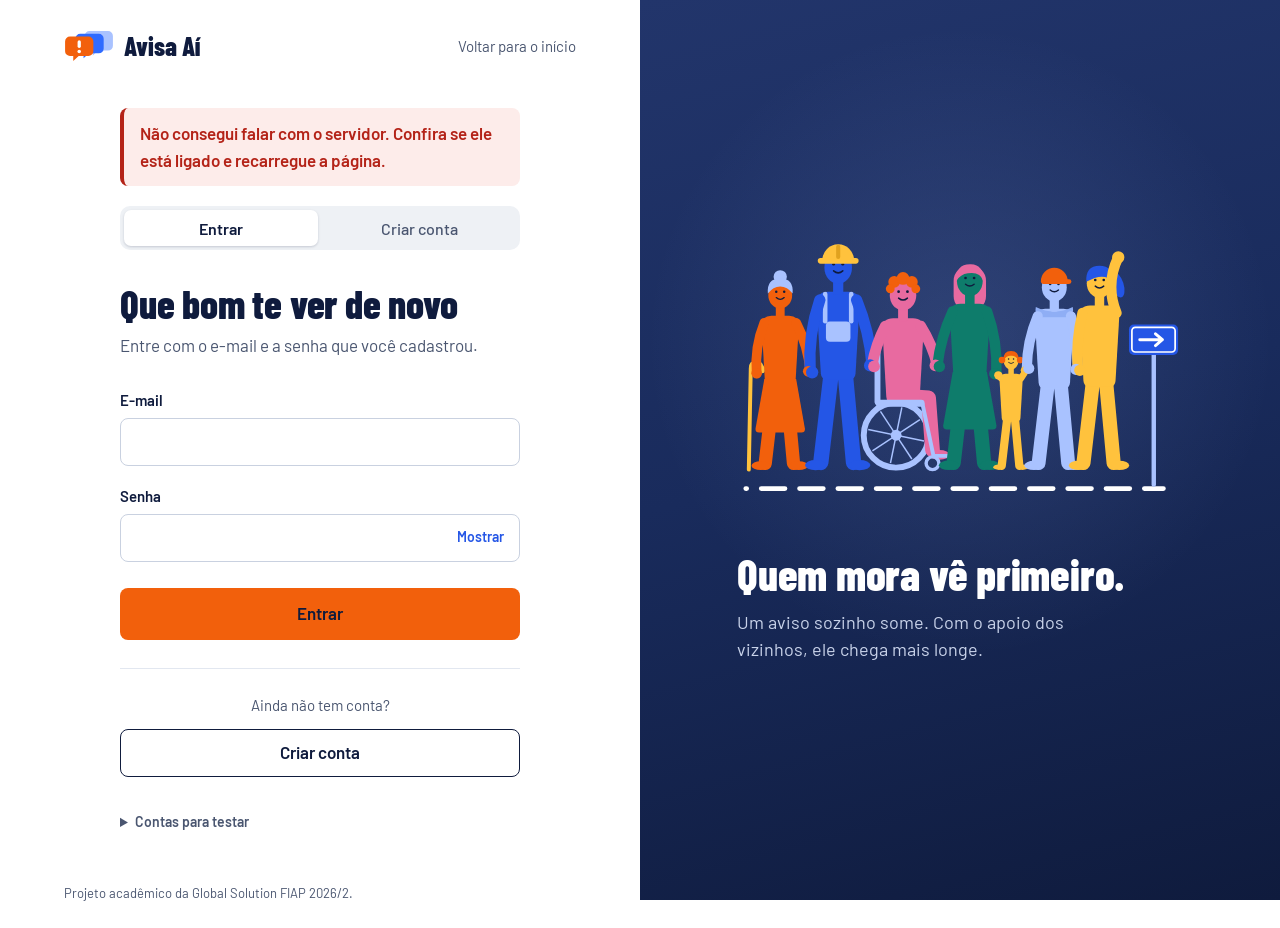
==== commit 2b30e22c: "conexão" ====
--- a/frontend/gestao.html
+++ b/frontend/gestao.html
@@ -5,6 +5,7 @@
   <meta name="viewport" content="width=device-width, initial-scale=1">
   <meta name="description" content="Gestão de categorias e bairros do Avisa Aí, restrita a agentes.">
   <title>Gestão · Avisa Aí</title>
+  <link rel="stylesheet" href="css/bootstrap-componentes.css">
   <link rel="stylesheet" href="css/style.css">
   <link rel="icon" href="img/favicon.svg" type="image/svg+xml">
 </head>
@@ -72,7 +73,7 @@
     <div id="conteudo-gestao" class="colunas colunas-iguais">
       <section class="painel" aria-labelledby="titulo-categoria">
         <div class="gestao-titulo">
-          <h2 id="titulo-categoria">Categorias</h2>
+          <h2 id="titulo-categoria" tabindex="-1">Categorias</h2>
           <span class="texto-suave" id="total-categoria"></span>
         </div>
         <form id="form-categoria" novalidate>
@@ -95,7 +96,7 @@
 
       <section class="painel" aria-labelledby="titulo-bairro">
         <div class="gestao-titulo">
-          <h2 id="titulo-bairro">Bairros</h2>
+          <h2 id="titulo-bairro" tabindex="-1">Bairros</h2>
           <span class="texto-suave" id="total-bairro"></span>
         </div>
         <form id="form-bairro" novalidate>
@@ -136,6 +137,8 @@
 
   <script src="js/api.js"></script>
   <script src="js/sessao.js"></script>
+  <script src="js/vendor/bootstrap.min.js"></script>
+  <script src="js/componentes.js"></script>
   <script src="js/gestao.js"></script>
 </body>
 </html>
--- a/frontend/css/style.css
+++ b/frontend/css/style.css
@@ -620,7 +620,6 @@
   font-weight: 600;
 }
 
-.aviso-usuario,
 .aviso {
   margin: 0 0 16px;
   padding: 8px 16px;
@@ -3005,11 +3004,6 @@
   padding-right: 10px;
 }
 
-/* a confirmação de exclusão desce para baixo do nome */
-.pagina-gestao .lista-simples li.confirmando {
-  flex-wrap: wrap;
-}
-
 .pagina-gestao .gestao-item {
   display: flex;
   flex-direction: column;
@@ -3025,14 +3019,6 @@
   flex: none;
   flex-wrap: nowrap;
   gap: 4px;
-}
-
-.pagina-gestao .confirmacao {
-  padding: 8px 12px;
-}
-
-.pagina-gestao .confirmacao .botao {
-  min-height: 36px;
 }
 
 /* "Em uso" fica desabilitado, mas legível */
@@ -3125,15 +3111,18 @@
 }
 
 /* senha com botão Mostrar */
-.pagina-perfil .campo-senha {
+.pagina-perfil .campo-senha,
+.pagina-usuarios .campo-senha {
   position: relative;
 }
 
-.pagina-perfil .campo-senha input {
+.pagina-perfil .campo-senha input,
+.pagina-usuarios .campo-senha input {
   padding-right: 100px;
 }
 
-.pagina-perfil .botao-mostrar {
+.pagina-perfil .botao-mostrar,
+.pagina-usuarios .botao-mostrar {
   position: absolute;
   top: 4px;
   right: 4px;
@@ -3149,12 +3138,21 @@
   cursor: pointer;
 }
 
-.pagina-perfil .botao-mostrar:hover {
+.pagina-perfil .botao-mostrar:hover,
+.pagina-usuarios .botao-mostrar:hover {
   background: var(--azul-fundo);
 }
 
-.pagina-perfil .botao-mostrar:focus-visible {
+.pagina-perfil .botao-mostrar:focus-visible,
+.pagina-usuarios .botao-mostrar:focus-visible {
   outline-offset: 0;
+}
+
+/* texto de ajuda embaixo do campo */
+.pagina-usuarios .dica-campo {
+  margin: 8px 0 0;
+  font-size: 0.875rem;
+  color: var(--texto-suave);
 }
 
 /* botão Trocar senha */
@@ -3312,14 +3310,6 @@
 
 .pagina-usuarios .acoes-linha {
   gap: 4px;
-}
-
-.pagina-usuarios .confirmacao {
-  padding: 8px 12px;
-}
-
-.pagina-usuarios .confirmacao .botao {
-  min-height: 36px;
 }
 
 /* ========== Cabeçalho: botão de registrar e menu da conta ========== */
@@ -3676,3 +3666,105 @@
     opacity: 1;
   }
 }
+
+/* ========== Bootstrap: janela de confirmação e avisos ========== */
+/* as variáveis --bs-* recebem as cores do projeto */
+
+.modal {
+  --bs-modal-width: 440px;
+  --bs-modal-padding: 24px;
+  --bs-modal-margin: 16px;
+  --bs-modal-color: var(--texto);
+  --bs-modal-bg: var(--superficie);
+  --bs-modal-border-color: var(--borda);
+  --bs-modal-border-radius: var(--raio);
+  --bs-modal-inner-border-radius: calc(var(--raio) - 1px);
+  --bs-modal-header-padding: 24px 24px 0;
+  --bs-modal-header-border-width: 0;
+  --bs-modal-footer-border-width: 0;
+  --bs-modal-footer-gap: 8px;
+  --bs-modal-title-line-height: 1.2;
+  font-family: var(--fonte-texto);
+}
+
+.modal-backdrop {
+  --bs-backdrop-bg: var(--azul-noite);
+  --bs-backdrop-opacity: 0.55;
+}
+
+.modal-content {
+  box-shadow: 0 16px 40px rgba(15, 27, 61, 0.18);
+}
+
+.modal-title {
+  margin: 0;
+  font-family: var(--fonte-titulo);
+  font-size: 1.5rem;
+  font-weight: 700;
+  color: var(--azul-noite);
+}
+
+.modal-body p {
+  margin: 0;
+  color: var(--texto-suave);
+}
+
+.modal-footer {
+  gap: 8px;
+}
+
+.modal-footer .botao {
+  min-height: 44px;
+  margin: 0;
+}
+
+/* avisos no canto de baixo; no celular, acima da barra inferior */
+.area-avisos {
+  position: fixed;
+  right: 24px;
+  bottom: 24px;
+  z-index: 1090;
+}
+
+.toast.aviso-sucesso {
+  --bs-toast-max-width: 360px;
+  --bs-toast-padding-x: 16px;
+  --bs-toast-padding-y: 12px;
+  --bs-toast-font-size: 1rem;
+  --bs-toast-color: var(--sucesso);
+  --bs-toast-bg: var(--sucesso-fundo);
+  --bs-toast-border-width: 0;
+  --bs-toast-border-radius: var(--raio-pequeno);
+  --bs-toast-box-shadow: 0 8px 24px rgba(15, 27, 61, 0.14);
+  border-left: 4px solid var(--sucesso);
+  font-weight: 600;
+}
+
+.aviso-sucesso .toast-body {
+  display: flex;
+  align-items: center;
+  gap: 12px;
+}
+
+.aviso-sucesso .btn-close {
+  flex-shrink: 0;
+  margin-left: auto;
+}
+
+@media (max-width: 879.98px) {
+  .area-avisos {
+    left: 16px;
+    right: 16px;
+    bottom: 16px;
+    width: auto;
+  }
+
+  body.tem-barra-inferior .area-avisos {
+    bottom: calc(var(--altura-barra) + 16px + env(safe-area-inset-bottom, 0px));
+  }
+
+  .toast.aviso-sucesso {
+    --bs-toast-max-width: none;
+    width: 100%;
+  }
+}
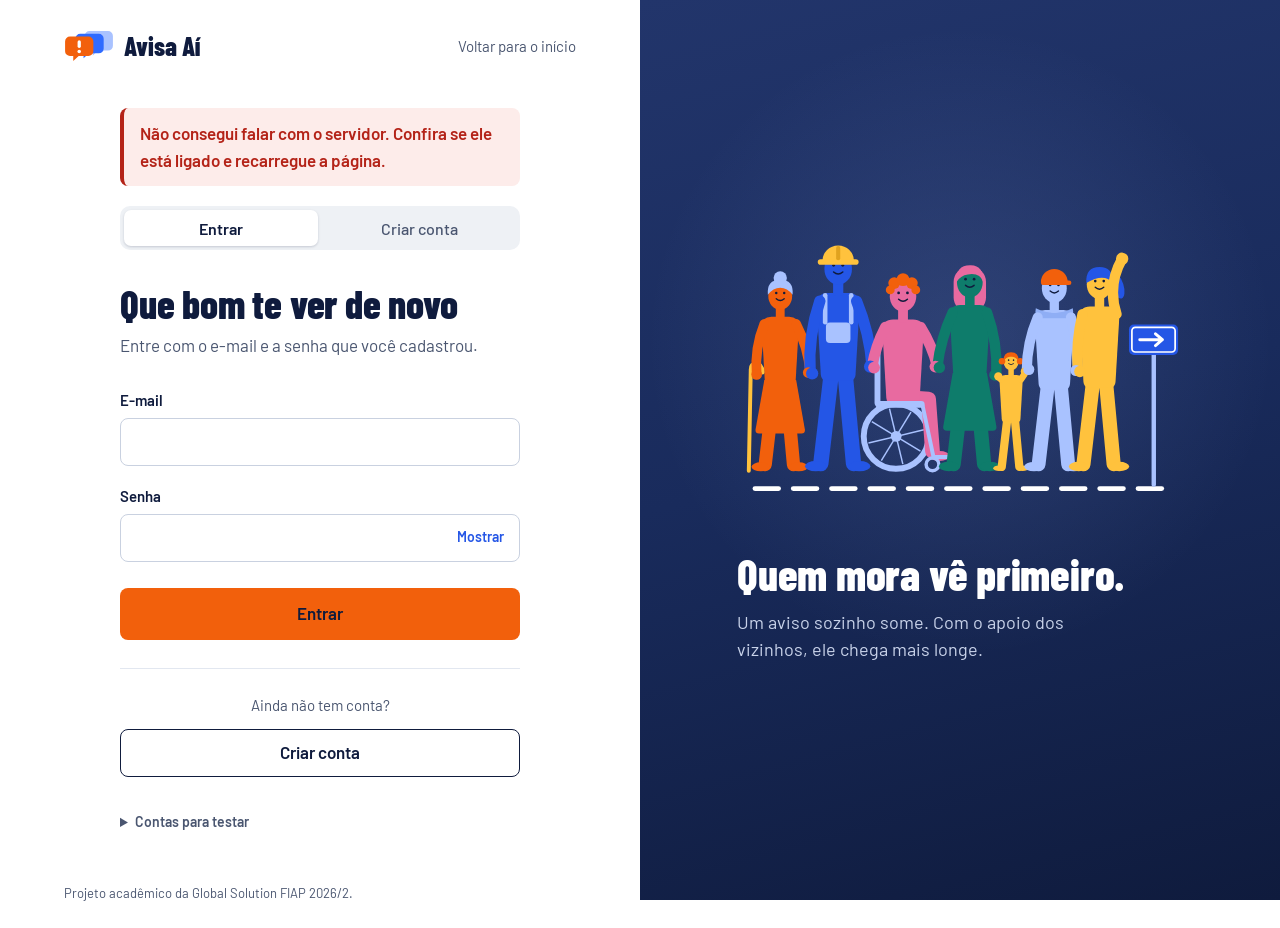
==== commit 7157989c: "Revisão final: correções, diagramas de classes e README da entrega - Bairro com moradores agora most" ====
--- a/frontend/gestao.html
+++ b/frontend/gestao.html
@@ -33,7 +33,6 @@
           <span class="registrar-texto">Registrar ocorrência</span>
         </a>
 
-        <!--menu da conta-->
         <div class="menu-conta">
           <button type="button" class="menu-conta-botao" id="botao-conta"
                   aria-expanded="false" aria-controls="painel-conta">
--- a/frontend/css/style.css
+++ b/frontend/css/style.css
@@ -1,7 +1,7 @@
 /* Avisa Aí - estilos de todas as páginas.
    Mobile first: a base é para celular e os @media (min-width) ajustam o resto. */
 
-/* Fontes (arquivos em /fonts, licença SIL OFL) */
+/* Fontes (arquivos em /fonts, licença SIL OFL em fonts/OFL.txt) */
 @font-face {
   font-family: "Barlow";
   src: url("../fonts/barlow-latin-400-normal.woff2") format("woff2");
@@ -179,7 +179,7 @@
   padding: 8px 16px;
   background: var(--superficie);
   color: var(--azul-noite);
-  font-weight: 700;
+  font-weight: 600;
   border-radius: var(--raio-pequeno);
 }
 
@@ -210,7 +210,7 @@
   min-height: 48px;
   color: #FFFFFF;
   font-size: 1.25rem;
-  font-weight: 800;
+  font-weight: 600;
   letter-spacing: -0.02em;
   text-decoration: none;
 }
@@ -301,7 +301,7 @@
   flex-shrink: 0;
   padding: 0 8px;
   font-size: 0.8125rem;
-  font-weight: 700;
+  font-weight: 600;
   line-height: 1.75;
   color: var(--azul-noite);
   background: var(--azul-claro);
@@ -647,7 +647,7 @@
   display: inline-block;
   padding: 0 8px;
   font-size: 0.9375rem;
-  font-weight: 700;
+  font-weight: 600;
   line-height: 1.75;
   white-space: nowrap;
   border: 1px solid;
@@ -764,7 +764,7 @@
 }
 
 .confirmacao span {
-  font-weight: 700;
+  font-weight: 600;
   color: var(--erro);
   margin-right: auto;
 }
@@ -786,7 +786,7 @@
 th {
   background: var(--fundo);
   color: var(--texto-suave);
-  font-weight: 700;
+  font-weight: 600;
 }
 
 /* no celular cada linha vira um cartão; o data-label mostra o nome da coluna */
@@ -831,7 +831,7 @@
 .tabela-cartoes td[data-label]::before {
   content: attr(data-label);
   min-width: 72px;
-  font-weight: 700;
+  font-weight: 600;
   color: var(--texto-suave);
 }
 
@@ -2615,6 +2615,12 @@
   cursor: not-allowed;
 }
 
+/* "Apoiado" é um estado, não um botão bloqueado: mantém a cor cheia */
+.pagina-ocorrencias .cartao-apoios.apoiada:disabled {
+  opacity: 1;
+  cursor: default;
+}
+
 /* conteúdo do cartão */
 .pagina-ocorrencias .cartao-corpo {
   min-width: 0;
@@ -3464,7 +3470,7 @@
 }
 
 .menu-conta-links a[aria-current="page"] {
-  font-weight: 700;
+  font-weight: 600;
 }
 
 .menu-conta-sair {
